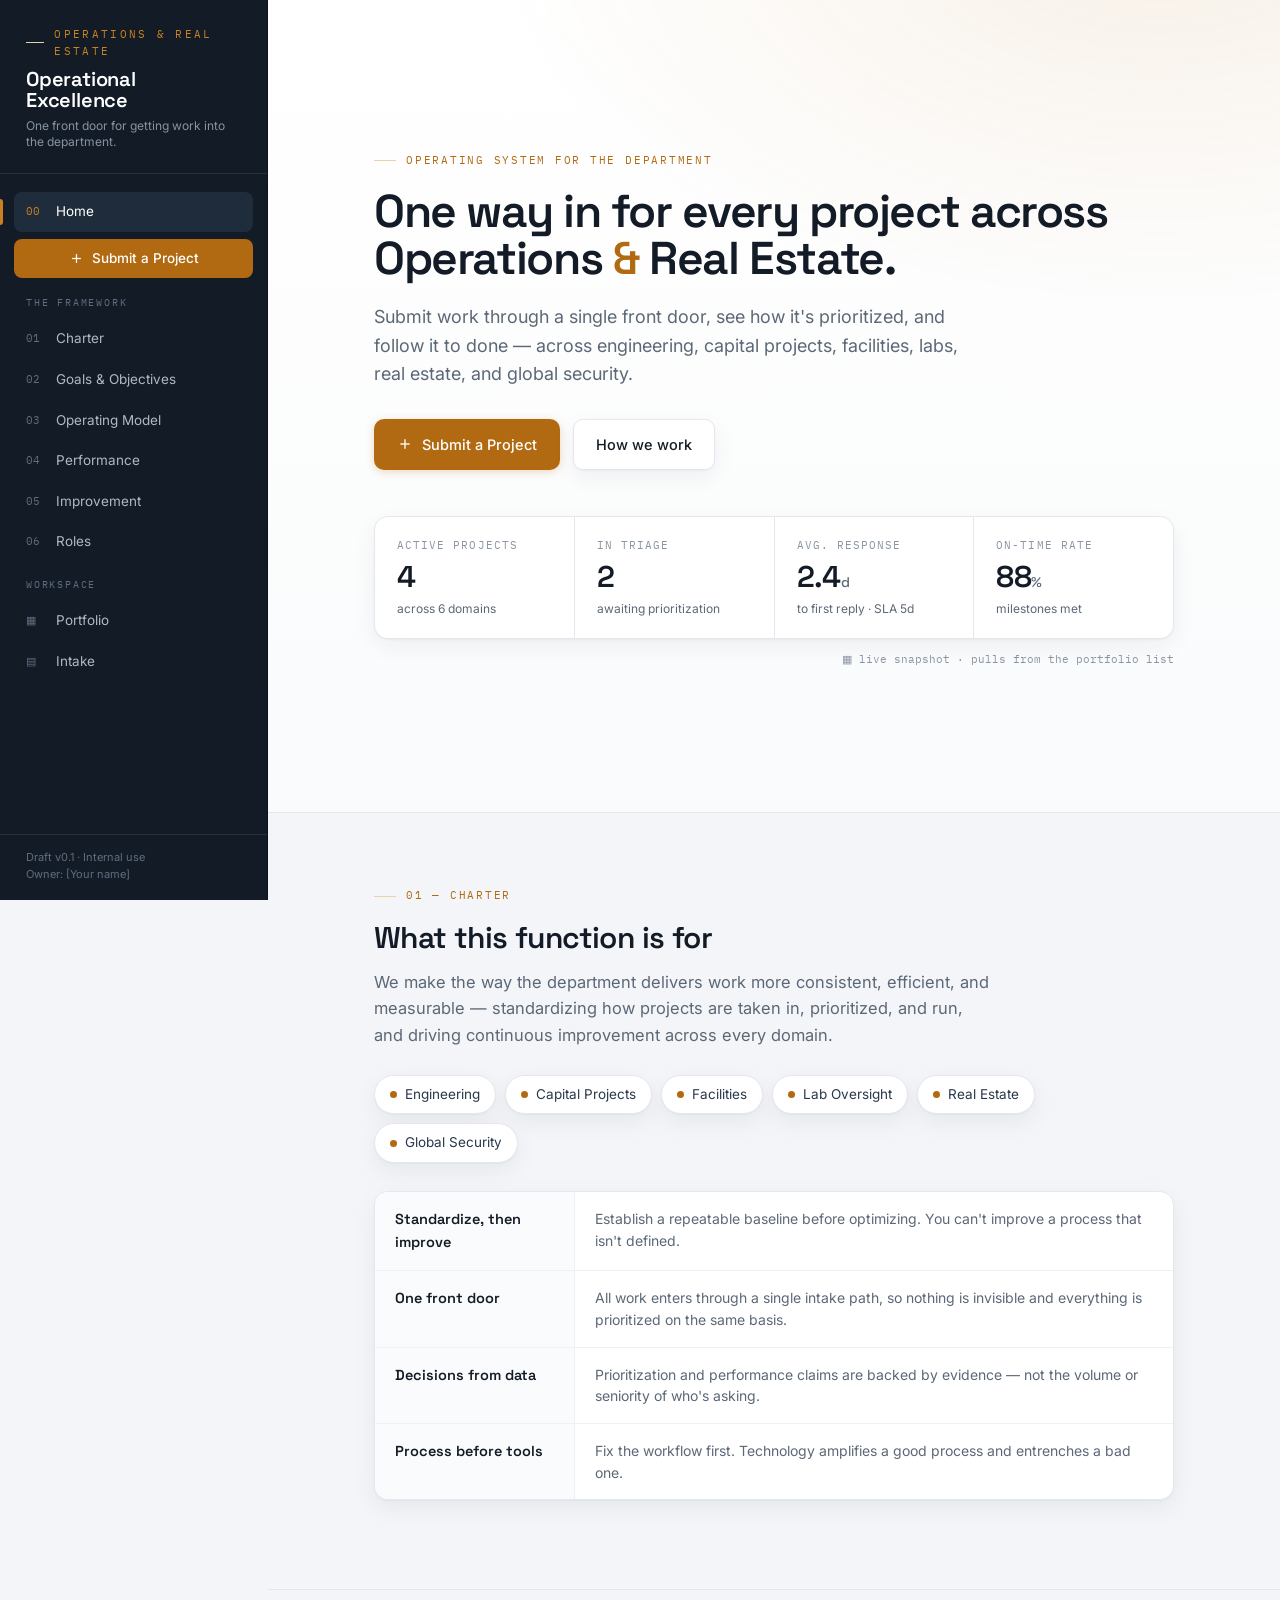
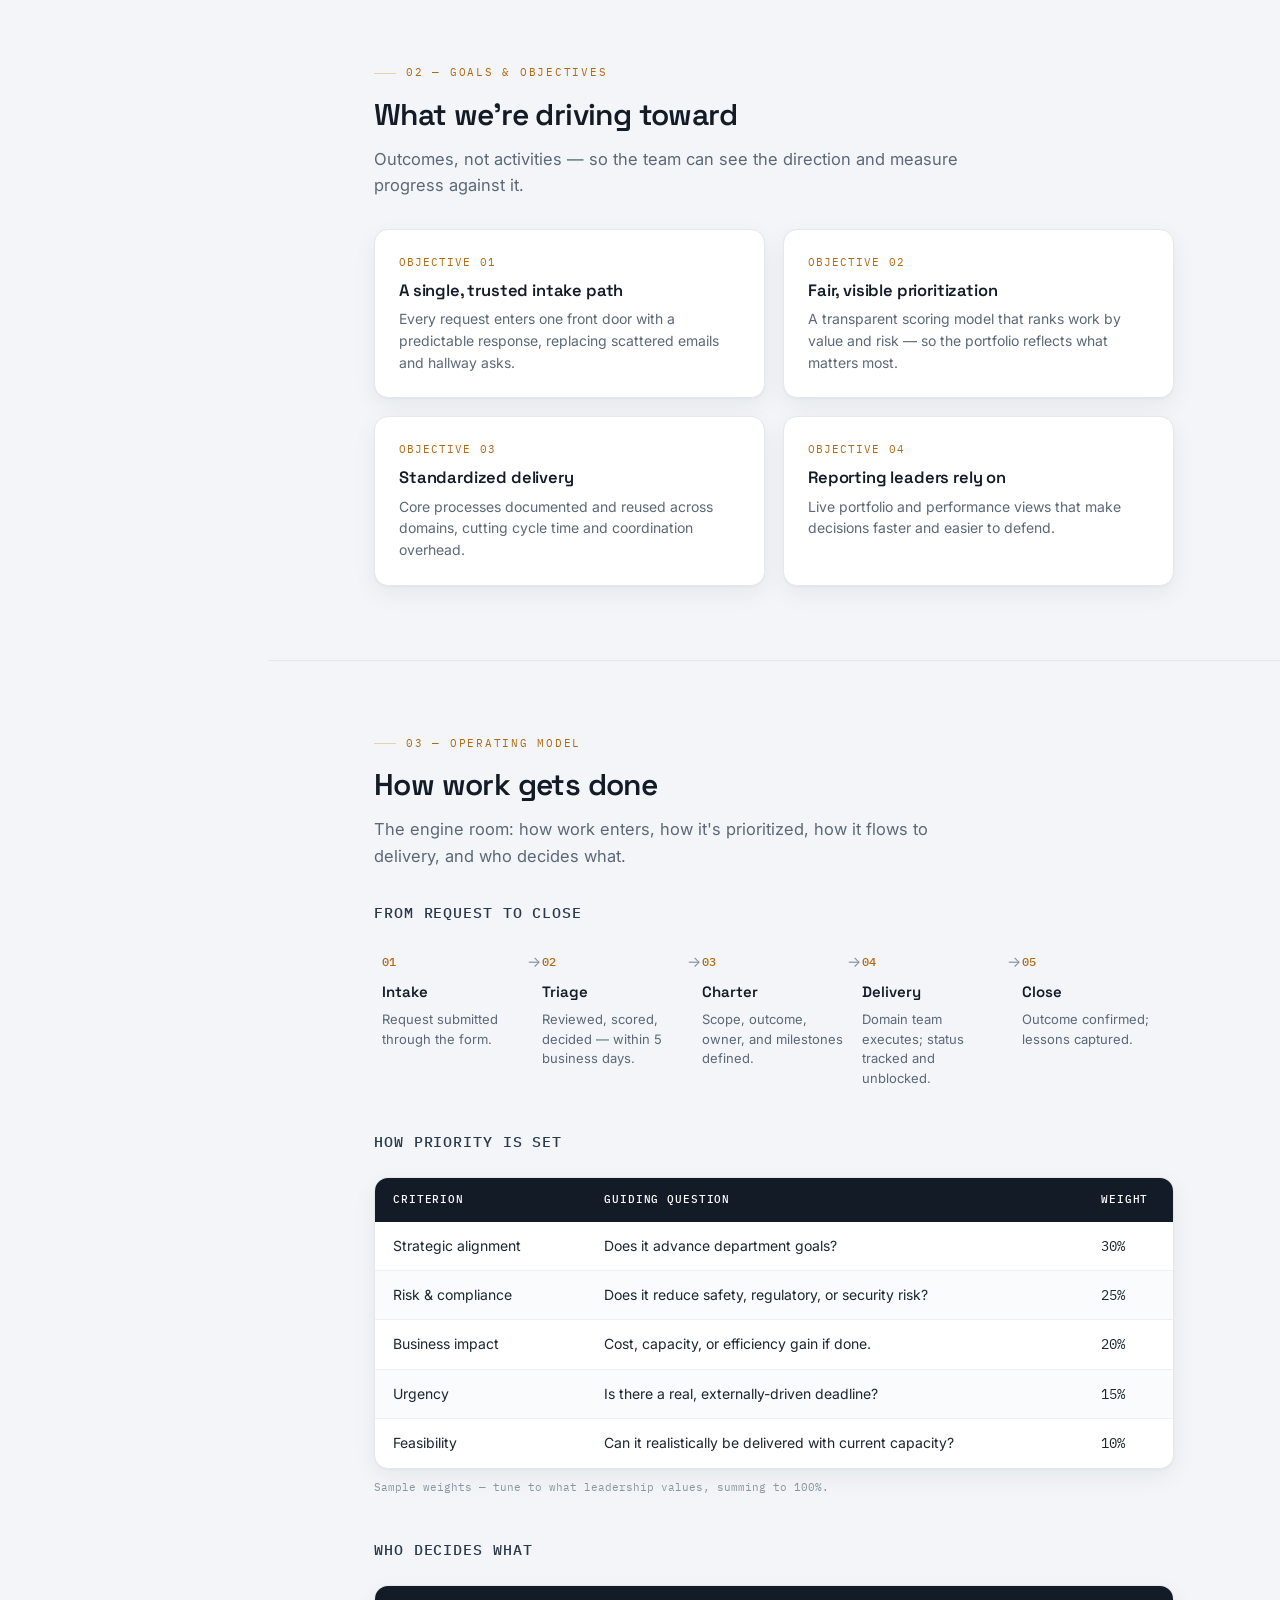
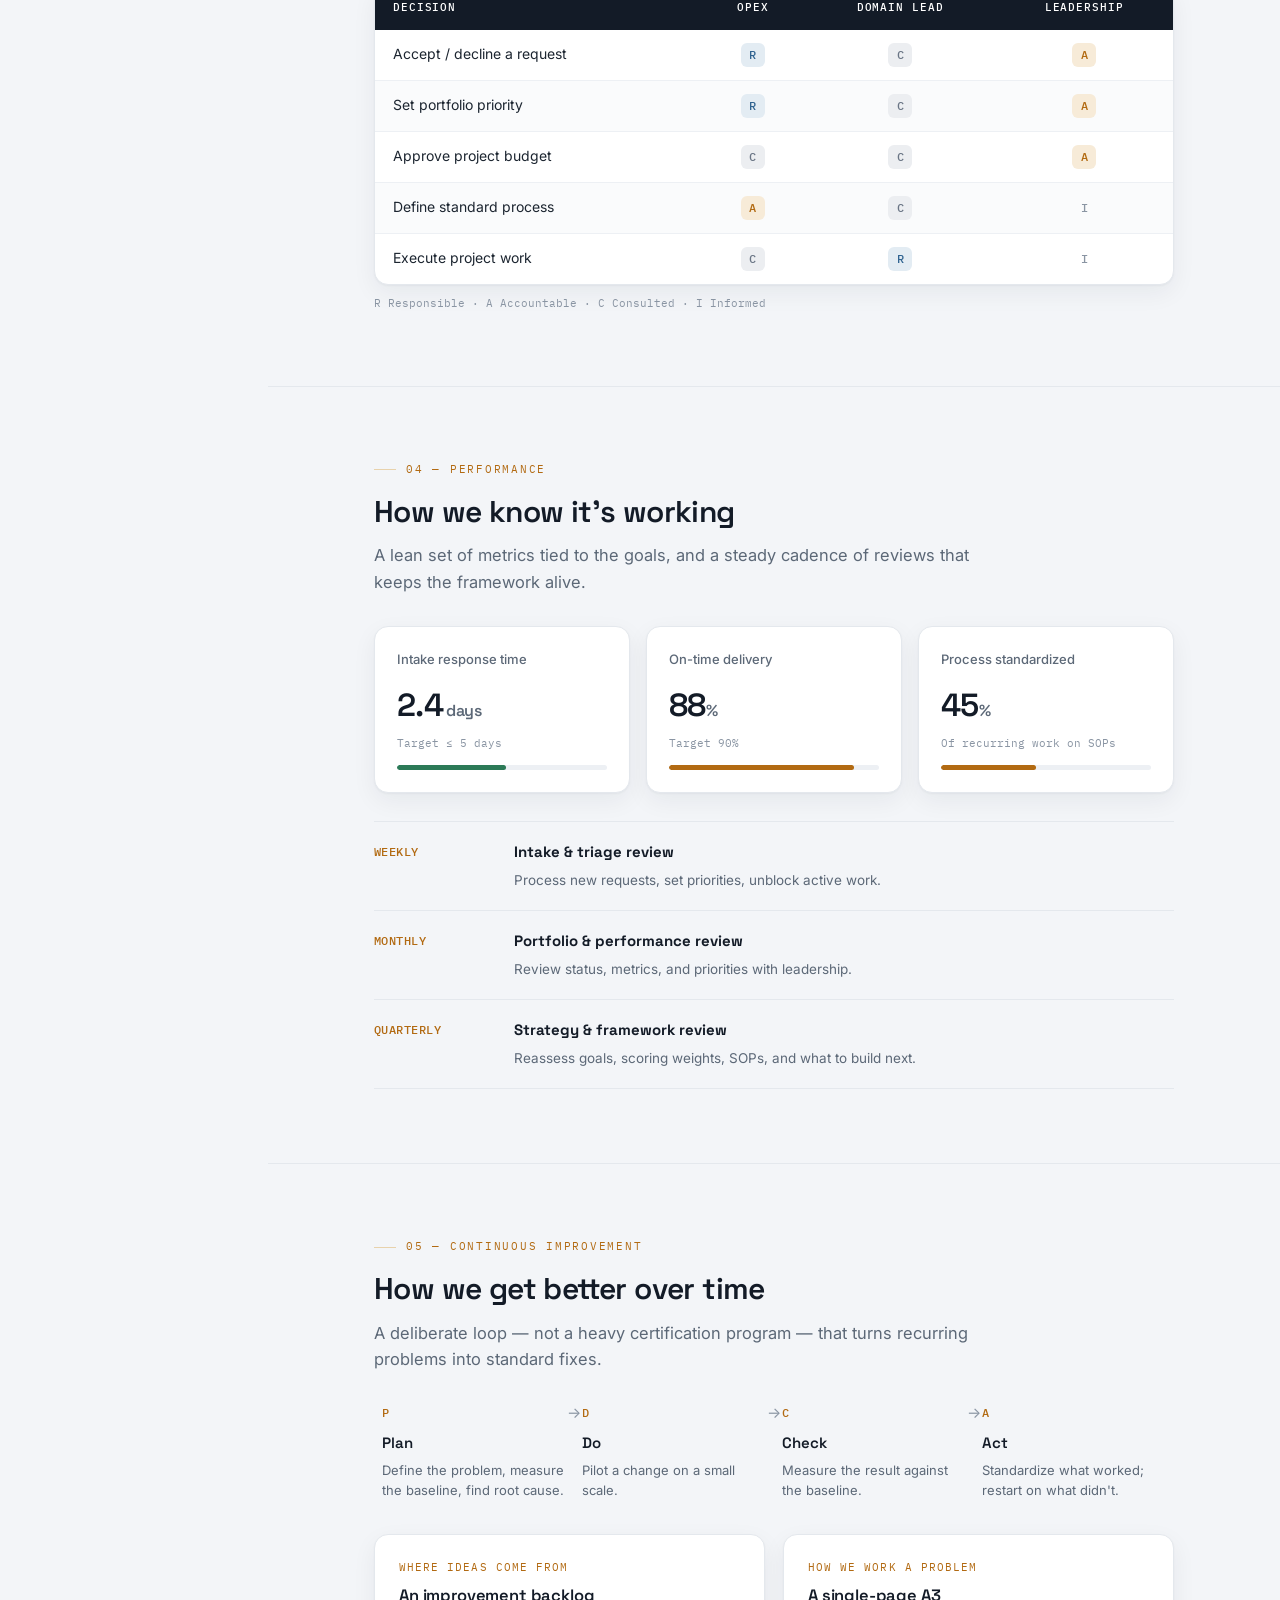
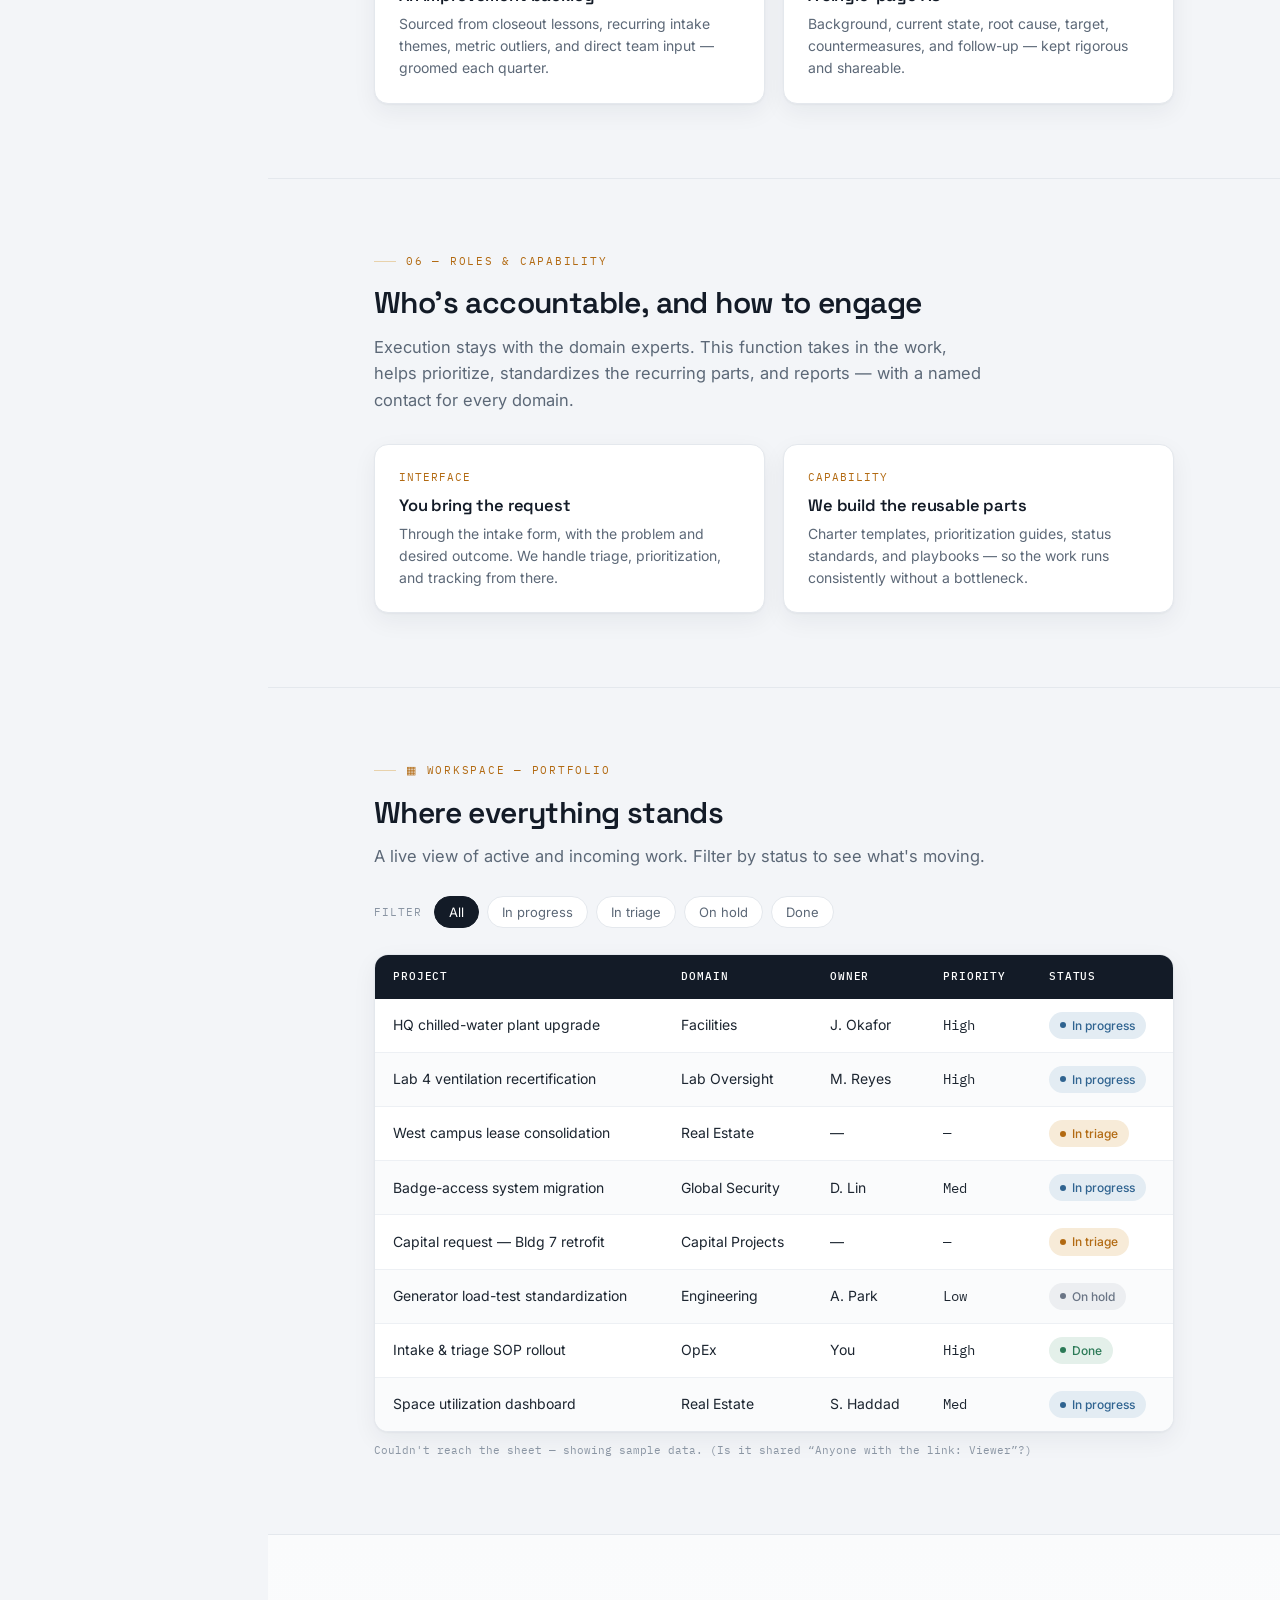
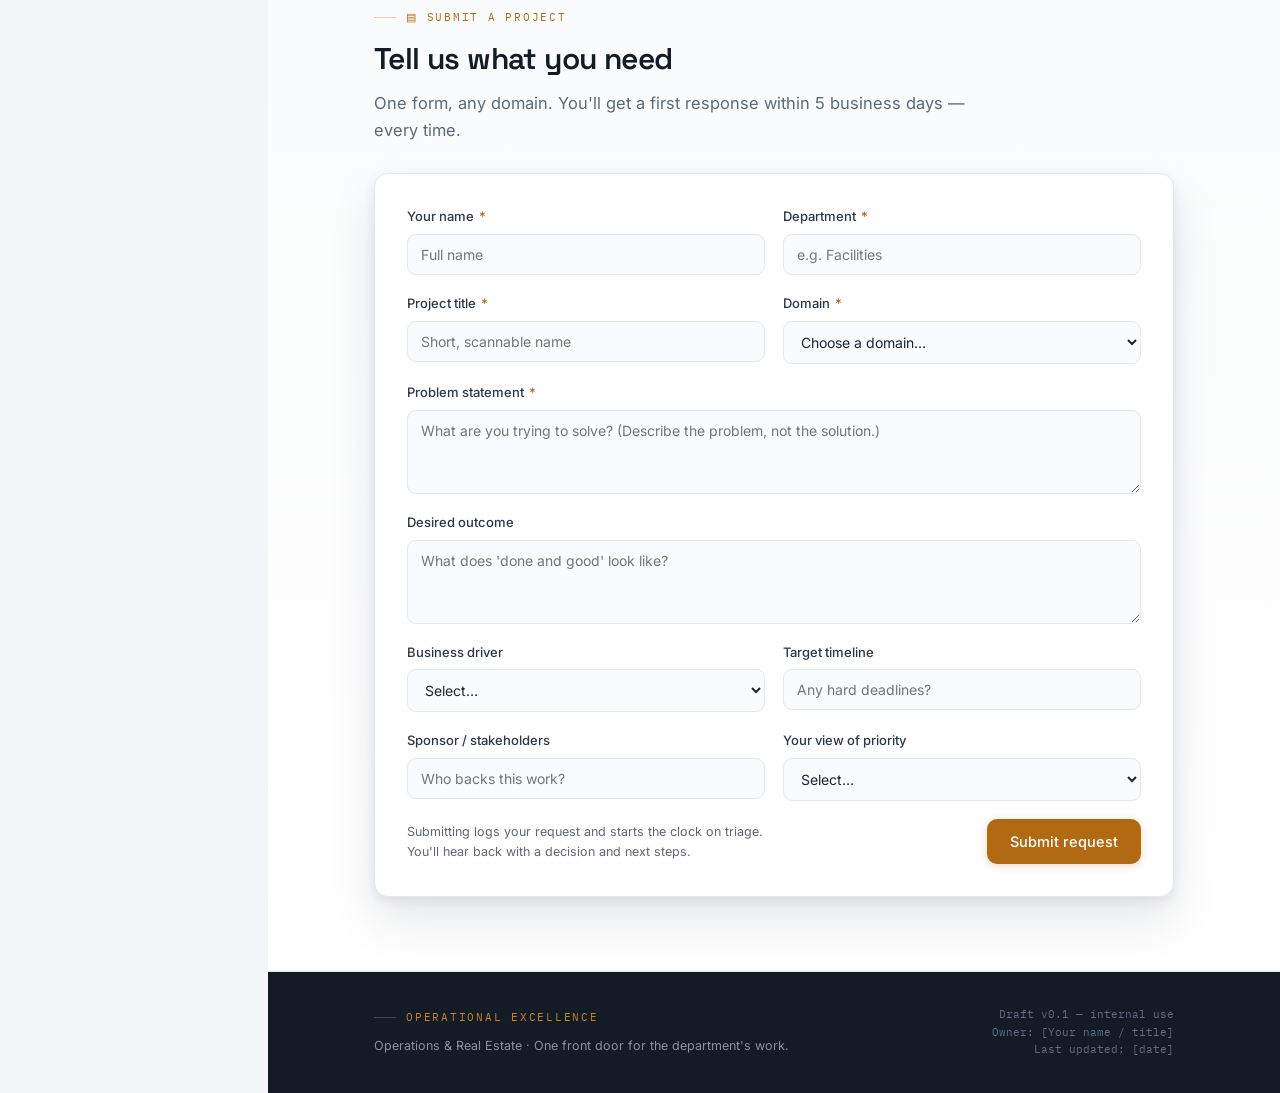
==== index.html @ 256266e6 "Read portfolio directly from a public Google Sheet (no backend) - index.html: fetch the sheet's CSV " ====
<!DOCTYPE html>
<html lang="en">
<head>
<meta charset="UTF-8" />
<meta name="viewport" content="width=device-width, initial-scale=1.0" />
<title>Operational Excellence · Operations &amp; Real Estate</title>
<link rel="preconnect" href="https://fonts.googleapis.com">
<link rel="preconnect" href="https://fonts.gstatic.com" crossorigin>
<link href="https://fonts.googleapis.com/css2?family=Space+Grotesk:wght@400;500;600;700&family=Inter:wght@400;450;500;600&family=IBM+Plex+Mono:wght@400;500&display=swap" rel="stylesheet">
<style>
:root{
  --ink:#131B27; --ink-2:#1B2735; --slate:#29384B;
  --paper:#F3F5F8; --surface:#FFFFFF; --surface-2:#FAFBFC;
  --line:#E4E8ED; --line-2:#EDF0F4;
  --text:#1C2530; --muted:#5C6877; --faint:#8A95A3;
  --signal:#B26A12; --signal-2:#C9821F; --signal-soft:#F7EBD8; --signal-line:#E8D2AC;
  --ok:#2C7A57; --ok-soft:#E4F0EA;
  --info:#2F6390; --info-soft:#E3ECF3;
  --hold:#6A7585; --hold-soft:#ECEEF1;
  --shadow:0 1px 2px rgba(20,30,45,.04), 0 8px 24px rgba(20,30,45,.06);
  --shadow-lg:0 4px 12px rgba(20,30,45,.08), 0 24px 48px rgba(20,30,45,.10);
  --r:14px; --r-sm:9px;
}
*{box-sizing:border-box;}
html{scroll-behavior:smooth;}
@media (prefers-reduced-motion:reduce){html{scroll-behavior:auto;}}
body{
  margin:0; background:var(--paper); color:var(--text);
  font-family:"Inter",system-ui,sans-serif; font-size:15px; line-height:1.6;
  -webkit-font-smoothing:antialiased;
}
h1,h2,h3,h4{font-family:"Space Grotesk",sans-serif; margin:0; line-height:1.12; letter-spacing:-.01em; color:var(--ink);}
p{margin:0;}
a{color:inherit; text-decoration:none;}
.mono{font-family:"IBM Plex Mono",monospace;}

/* ---------- layout shell ---------- */
.shell{display:grid; grid-template-columns:268px 1fr; min-height:100vh;}

/* ---------- sidebar (control panel) ---------- */
.side{
  background:var(--ink); color:#C9D2DD; position:sticky; top:0; height:100vh;
  display:flex; flex-direction:column; padding:26px 0 18px; overflow-y:auto;
  border-right:1px solid #0C121B;
}
.brand{padding:0 26px 22px; border-bottom:1px solid #25313F; margin-bottom:14px;}
.brand .eyebrow{font-family:"IBM Plex Mono",monospace; font-size:10.5px; letter-spacing:.22em; color:var(--signal-2); text-transform:uppercase;}
.brand h1{color:#fff; font-size:20px; font-weight:600; margin-top:9px; line-height:1.05;}
.brand .sub{font-size:12px; color:#8593A2; margin-top:7px; line-height:1.4;}
.nav{padding:4px 14px; display:flex; flex-direction:column; gap:1px; flex:1;}
.nav .label{font-family:"IBM Plex Mono",monospace; font-size:10px; letter-spacing:.18em; color:#5E6E7F; text-transform:uppercase; padding:14px 12px 7px;}
.nav a{
  display:flex; align-items:center; gap:12px; padding:9px 12px; border-radius:8px;
  font-size:13.5px; color:#AEB9C6; transition:background .15s,color .15s; position:relative;
}
.nav a .n{font-family:"IBM Plex Mono",monospace; font-size:11px; color:#5E6E7F; width:18px; transition:color .15s;}
.nav a:hover{background:#1E2A38; color:#EAF0F6;}
.nav a.active{background:#1F2C3B; color:#fff;}
.nav a.active .n{color:var(--signal-2);}
.nav a.active::before{content:""; position:absolute; left:-14px; top:7px; bottom:7px; width:3px; background:var(--signal-2); border-radius:0 3px 3px 0;}
.nav a.cta{background:var(--signal); color:#fff; margin:6px 0 2px; font-weight:500; justify-content:center; gap:8px;}
.nav a.cta:hover{background:var(--signal-2);}
.nav a.cta .n{display:none;}
.side .foot{padding:14px 26px 0; font-size:11px; color:#5E6E7F; line-height:1.5; border-top:1px solid #25313F; margin-top:10px;}

/* ---------- main ---------- */
.main{min-width:0;}
.wrap{max-width:880px; margin:0 auto; padding:0 40px;}
section{padding:74px 0; border-bottom:1px solid var(--line);}
section:last-child{border-bottom:none;}
.eyebrow{font-family:"IBM Plex Mono",monospace; font-size:11px; letter-spacing:.16em; text-transform:uppercase; color:var(--signal); display:flex; align-items:center; gap:10px;}
.eyebrow::before{content:""; width:22px; height:1px; background:var(--signal-line);}
.sec-h{font-size:30px; font-weight:600; margin:16px 0 14px; letter-spacing:-.02em;}
.lede{font-size:16.5px; color:var(--muted); max-width:62ch; line-height:1.62;}

/* ---------- hero ---------- */
.hero{
  background:
    radial-gradient(120% 90% at 88% -10%, rgba(178,106,18,.10), transparent 55%),
    linear-gradient(180deg,#fff 0%, var(--surface-2) 100%);
  border-bottom:1px solid var(--line);
}
.hero .wrap{padding-top:78px; padding-bottom:70px;}
.hero .eyebrow{color:var(--signal);}
.hero h2{font-size:46px; font-weight:600; letter-spacing:-.03em; margin:18px 0 0; line-height:1.04;}
.hero h2 .amp{color:var(--signal);}
.hero .pitch{font-size:18px; color:var(--muted); margin-top:20px; max-width:54ch; line-height:1.58;}
.actions{display:flex; gap:13px; margin-top:30px; flex-wrap:wrap;}
.btn{display:inline-flex; align-items:center; gap:9px; padding:13px 22px; border-radius:10px; font-weight:500; font-size:14.5px; cursor:pointer; border:1px solid transparent; transition:transform .12s, box-shadow .15s, background .15s; font-family:inherit;}
.btn:hover{transform:translateY(-1px);}
.btn-primary{background:var(--signal); color:#fff; box-shadow:0 2px 8px rgba(178,106,18,.25);}
.btn-primary:hover{background:var(--signal-2); box-shadow:0 6px 18px rgba(178,106,18,.30);}
.btn-primary:disabled{opacity:.6; cursor:wait; transform:none;}
.btn-ghost{background:#fff; color:var(--ink); border-color:var(--line); box-shadow:var(--shadow);}
.btn-ghost:hover{border-color:#CBD3DC;}
.btn svg{width:16px; height:16px;}

/* snapshot strip */
.snapshot{display:grid; grid-template-columns:repeat(4,1fr); gap:1px; margin-top:46px; background:var(--line); border:1px solid var(--line); border-radius:var(--r); overflow:hidden; box-shadow:var(--shadow);}
.snap{background:#fff; padding:20px 22px;}
.snap .k{font-family:"IBM Plex Mono",monospace; font-size:10.5px; letter-spacing:.1em; text-transform:uppercase; color:var(--faint);}
.snap .v{font-family:"Space Grotesk",sans-serif; font-size:30px; font-weight:600; color:var(--ink); margin-top:8px; line-height:1; letter-spacing:-.02em;}
.snap .d{font-size:12px; color:var(--muted); margin-top:7px;}
.snap .v small{font-size:14px; color:var(--muted); font-weight:500;}
.snapshot-note{font-family:"IBM Plex Mono",monospace; font-size:11px; color:var(--faint); margin-top:12px; text-align:right;}

/* ---------- content blocks ---------- */
.grid-2{display:grid; grid-template-columns:1fr 1fr; gap:18px; margin-top:30px;}
.card{background:#fff; border:1px solid var(--line); border-radius:var(--r); padding:24px; box-shadow:var(--shadow); transition:transform .15s, box-shadow .2s, border-color .2s;}
.card:hover{transform:translateY(-2px); box-shadow:var(--shadow-lg); border-color:#D7DEE6;}
.card h4{font-size:16.5px; font-weight:600; margin-bottom:8px;}
.card p{font-size:14px; color:var(--muted); line-height:1.55;}
.card .tag{font-family:"IBM Plex Mono",monospace; font-size:10.5px; letter-spacing:.1em; color:var(--signal); text-transform:uppercase; display:block; margin-bottom:11px;}

.scope{display:flex; flex-wrap:wrap; gap:9px; margin-top:26px;}
.chip{padding:8px 15px; background:#fff; border:1px solid var(--line); border-radius:50px; font-size:13.5px; color:var(--slate); box-shadow:var(--shadow); display:inline-flex; align-items:center; gap:8px;}
.chip .dot{width:7px; height:7px; border-radius:50%; background:var(--signal);}

.principles{margin-top:28px; border:1px solid var(--line); border-radius:var(--r); overflow:hidden; box-shadow:var(--shadow); background:#fff;}
.prin{display:grid; grid-template-columns:200px 1fr; gap:0; border-bottom:1px solid var(--line-2);}
.prin:last-child{border-bottom:none;}
.prin dt{font-family:"Space Grotesk",sans-serif; font-weight:600; font-size:14.5px; color:var(--ink); padding:16px 20px; background:var(--surface-2); border-right:1px solid var(--line-2);}
.prin dd{margin:0; padding:16px 20px; font-size:14px; color:var(--muted); line-height:1.55;}

/* flow / workflow */
.flow{display:flex; gap:0; margin-top:30px; counter-reset:step; flex-wrap:wrap;}
.step{flex:1; min-width:140px; position:relative; padding:0 8px;}
.step .num{font-family:"IBM Plex Mono",monospace; font-size:12px; color:var(--signal); font-weight:500;}
.step .t{font-family:"Space Grotesk",sans-serif; font-weight:600; font-size:15px; margin:9px 0 6px; color:var(--ink);}
.step .x{font-size:13px; color:var(--muted); line-height:1.5;}
.step:not(:last-child)::after{content:"→"; position:absolute; right:-7px; top:-2px; color:var(--faint); font-size:15px;}

/* tables */
.tbl-wrap{margin-top:26px; border:1px solid var(--line); border-radius:var(--r); overflow:hidden; box-shadow:var(--shadow); background:#fff;}
table{width:100%; border-collapse:collapse; font-size:14px;}
thead th{background:var(--ink); color:#fff; text-align:left; padding:13px 18px; font-family:"IBM Plex Mono",monospace; font-weight:500; font-size:11px; letter-spacing:.08em; text-transform:uppercase;}
tbody td{padding:13px 18px; border-bottom:1px solid var(--line-2); color:var(--text); vertical-align:middle;}
tbody tr:last-child td{border-bottom:none;}
tbody tr:nth-child(even){background:var(--surface-2);}
tbody tr{transition:background .12s;}
tbody tr:hover{background:var(--signal-soft);}
.tbl-state td{text-align:center; color:var(--faint); font-family:"IBM Plex Mono",monospace; font-size:12px; padding:26px 18px;}
.tbl-state td:hover{background:transparent;}
.raci{font-family:"IBM Plex Mono",monospace; font-weight:500; font-size:12px; display:inline-flex; min-width:24px; height:24px; align-items:center; justify-content:center; padding:0 7px; border-radius:6px;}
.raci.R{background:var(--info-soft); color:var(--info);}
.raci.A{background:var(--signal-soft); color:var(--signal);}
.raci.C{background:var(--hold-soft); color:var(--hold);}
.raci.I{background:transparent; color:var(--faint);}

/* status pills */
.pill{display:inline-flex; align-items:center; gap:6px; font-size:12px; font-weight:500; padding:4px 11px; border-radius:50px; white-space:nowrap;}
.pill::before{content:""; width:6px; height:6px; border-radius:50%; background:currentColor;}
.pill.prog{background:var(--info-soft); color:var(--info);}
.pill.triage{background:var(--signal-soft); color:var(--signal);}
.pill.done{background:var(--ok-soft); color:var(--ok);}
.pill.hold{background:var(--hold-soft); color:var(--hold);}

/* portfolio */
.filters{display:flex; gap:8px; margin-top:26px; flex-wrap:wrap; align-items:center;}
.filters .fl{font-family:"IBM Plex Mono",monospace; font-size:10.5px; letter-spacing:.1em; text-transform:uppercase; color:var(--faint); margin-right:4px;}
.fbtn{padding:7px 14px; border:1px solid var(--line); background:#fff; border-radius:50px; font-size:13px; cursor:pointer; color:var(--muted); font-family:inherit; transition:all .14s;}
.fbtn:hover{border-color:#CBD3DC; color:var(--text);}
.fbtn.on{background:var(--ink); color:#fff; border-color:var(--ink);}

/* metrics */
.kpis{display:grid; grid-template-columns:repeat(3,1fr); gap:16px; margin-top:30px;}
.kpi{background:#fff; border:1px solid var(--line); border-radius:var(--r); padding:22px; box-shadow:var(--shadow);}
.kpi .k{font-size:13px; color:var(--muted); font-weight:500;}
.kpi .v{font-family:"Space Grotesk",sans-serif; font-size:32px; font-weight:600; color:var(--ink); margin:10px 0 4px; letter-spacing:-.02em;}
.kpi .meta{font-family:"IBM Plex Mono",monospace; font-size:11px; color:var(--faint);}
.kpi .bar{height:5px; background:var(--line-2); border-radius:3px; margin-top:13px; overflow:hidden;}
.kpi .bar i{display:block; height:100%; background:var(--signal); border-radius:3px; transition:width .5s ease;}
.kpi .bar i.g{background:var(--ok);}

.cadence{margin-top:28px; display:flex; flex-direction:column; gap:0;}
.cad{display:grid; grid-template-columns:120px 1fr; gap:20px; padding:18px 0; border-top:1px solid var(--line);}
.cad:last-child{border-bottom:1px solid var(--line);}
.cad .when{font-family:"IBM Plex Mono",monospace; font-size:12px; color:var(--signal); font-weight:500; letter-spacing:.04em; padding-top:2px;}
.cad .what strong{font-family:"Space Grotesk",sans-serif; font-size:15px; display:block; margin-bottom:4px; color:var(--ink);}
.cad .what span{font-size:13.5px; color:var(--muted);}

/* intake form */
.form-section{background:linear-gradient(180deg,var(--surface-2),#fff);}
.form{background:#fff; border:1px solid var(--line); border-radius:var(--r); padding:32px; box-shadow:var(--shadow-lg); margin-top:30px;}
.frow{display:grid; grid-template-columns:1fr 1fr; gap:18px; margin-bottom:18px;}
.field{display:flex; flex-direction:column; gap:7px;}
.field.full{grid-column:1/-1;}
.field label{font-size:13px; font-weight:500; color:var(--slate);}
.field label .req{color:var(--signal); margin-left:2px;}
.field input,.field select,.field textarea{
  font-family:inherit; font-size:14px; padding:11px 13px; border:1px solid var(--line);
  border-radius:var(--r-sm); background:var(--surface-2); color:var(--text); transition:border-color .15s, box-shadow .15s, background .15s;
}
.field input:focus,.field select:focus,.field textarea:focus{
  outline:none; border-color:var(--signal); background:#fff; box-shadow:0 0 0 3px var(--signal-soft);
}
.field input.invalid,.field select.invalid,.field textarea.invalid{border-color:#C0392B; box-shadow:0 0 0 3px rgba(192,57,43,.12);}
.field textarea{resize:vertical; min-height:84px;}
.field .hint{font-size:12px; color:var(--faint);}
.form-foot{display:flex; align-items:center; justify-content:space-between; margin-top:8px; gap:16px; flex-wrap:wrap;}
.form-foot .note{font-size:12.5px; color:var(--muted); max-width:46ch;}
.form-error{display:none; color:#C0392B; font-size:13px; margin-top:14px;}
.form-error.show{display:block;}
.confirm{display:none; background:var(--ok-soft); border:1px solid #BFE0CD; border-radius:var(--r); padding:22px 24px; margin-top:30px; align-items:flex-start; gap:14px;}
.confirm.show{display:flex;}
.confirm svg{width:22px; height:22px; color:var(--ok); flex-shrink:0; margin-top:1px;}
.confirm strong{font-family:"Space Grotesk",sans-serif; color:var(--ink); display:block; margin-bottom:3px;}
.confirm p{font-size:13.5px; color:var(--muted);}

/* footer */
.pagefoot{background:var(--ink); color:#8593A2; padding:34px 0;}
.pagefoot .wrap{display:flex; justify-content:space-between; align-items:center; gap:20px; flex-wrap:wrap;}
.pagefoot .eyebrow{color:var(--signal-2);}
.pagefoot .eyebrow::before{background:#3A4858;}
.pagefoot p{font-size:12.5px; line-height:1.6;}
.pagefoot .r{font-family:"IBM Plex Mono",monospace; font-size:11px; color:#5E6E7F; text-align:right;}

/* reveal */
.reveal{opacity:0; transform:translateY(14px); transition:opacity .6s ease, transform .6s ease;}
.reveal.in{opacity:1; transform:none;}
@media (prefers-reduced-motion:reduce){.reveal{opacity:1; transform:none; transition:none;}}

/* mobile */
.menu-btn{display:none;}
@media (max-width:880px){
  .shell{grid-template-columns:1fr;}
  .side{position:fixed; left:0; top:0; width:268px; z-index:50; transform:translateX(-100%); transition:transform .25s; box-shadow:var(--shadow-lg);}
  .side.open{transform:none;}
  .menu-btn{display:inline-flex; position:fixed; top:14px; left:14px; z-index:60; background:var(--ink); color:#fff; border:none; width:44px; height:44px; border-radius:11px; align-items:center; justify-content:center; cursor:pointer; box-shadow:var(--shadow-lg);}
  .menu-btn svg{width:20px; height:20px;}
  .backdrop{display:none; position:fixed; inset:0; background:rgba(10,15,22,.5); z-index:40;}
  .backdrop.show{display:block;}
  .wrap{padding:0 22px;}
  .hero .wrap{padding-top:84px;}
  .hero h2{font-size:34px;}
  .snapshot{grid-template-columns:1fr 1fr;}
  .grid-2,.frow,.kpis{grid-template-columns:1fr;}
  .flow{flex-direction:column; gap:18px;}
  .step:not(:last-child)::after{content:"↓"; right:auto; left:8px; top:auto; bottom:-16px;}
  .prin{grid-template-columns:1fr;}
  .prin dt{border-right:none; border-bottom:1px solid var(--line-2);}
  .cad{grid-template-columns:1fr; gap:6px;}
  .tbl-wrap{overflow-x:auto;}
  table{min-width:560px;}
}
</style>
</head>
<body>

<button class="menu-btn" id="menuBtn" aria-label="Open navigation">
  <svg viewBox="0 0 24 24" fill="none" stroke="currentColor" stroke-width="2"><line x1="4" y1="7" x2="20" y2="7"/><line x1="4" y1="12" x2="20" y2="12"/><line x1="4" y1="17" x2="20" y2="17"/></svg>
</button>
<div class="backdrop" id="backdrop"></div>

<div class="shell">
  <!-- ============ SIDEBAR ============ -->
  <aside class="side" id="side">
    <div class="brand">
      <div class="eyebrow">Operations &amp; Real Estate</div>
      <h1>Operational<br>Excellence</h1>
      <div class="sub">One front door for getting work into the department.</div>
    </div>
    <nav class="nav">
      <a href="#home" class="nav-link"><span class="n">00</span> Home</a>
      <a href="#intake" class="cta">
        <svg width="15" height="15" viewBox="0 0 24 24" fill="none" stroke="currentColor" stroke-width="2"><line x1="12" y1="5" x2="12" y2="19"/><line x1="5" y1="12" x2="19" y2="12"/></svg>
        Submit a Project
      </a>
      <div class="label">The Framework</div>
      <a href="#charter" class="nav-link"><span class="n">01</span> Charter</a>
      <a href="#goals" class="nav-link"><span class="n">02</span> Goals &amp; Objectives</a>
      <a href="#operating" class="nav-link"><span class="n">03</span> Operating Model</a>
      <a href="#performance" class="nav-link"><span class="n">04</span> Performance</a>
      <a href="#improvement" class="nav-link"><span class="n">05</span> Improvement</a>
      <a href="#roles" class="nav-link"><span class="n">06</span> Roles</a>
      <div class="label">Workspace</div>
      <a href="#portfolio" class="nav-link"><span class="n">▦</span> Portfolio</a>
      <a href="#intake" class="nav-link"><span class="n">▤</span> Intake</a>
    </nav>
    <div class="foot">Draft v0.1 · Internal use<br>Owner: [Your name]</div>
  </aside>

  <!-- ============ MAIN ============ -->
  <main class="main">

    <!-- HERO -->
    <section class="hero" id="home">
      <div class="wrap">
        <div class="eyebrow">Operating system for the department</div>
        <h2>One way in for every project across Operations <span class="amp">&amp;</span> Real Estate.</h2>
        <p class="pitch">Submit work through a single front door, see how it's prioritized, and follow it to done — across engineering, capital projects, facilities, labs, real estate, and global security.</p>
        <div class="actions">
          <a href="#intake" class="btn btn-primary">
            <svg viewBox="0 0 24 24" fill="none" stroke="currentColor" stroke-width="2"><line x1="12" y1="5" x2="12" y2="19"/><line x1="5" y1="12" x2="19" y2="12"/></svg>
            Submit a Project
          </a>
          <a href="#operating" class="btn btn-ghost">How we work</a>
        </div>

        <div class="snapshot">
          <div class="snap"><div class="k">Active projects</div><div class="v"><span data-stat="activeProjects">—</span></div><div class="d" data-stat="activeProjectsNote">across all domains</div></div>
          <div class="snap"><div class="k">In triage</div><div class="v"><span data-stat="inTriage">—</span></div><div class="d" data-stat="inTriageNote">awaiting prioritization</div></div>
          <div class="snap"><div class="k">Avg. response</div><div class="v"><span data-stat="avgResponse">—</span><small>d</small></div><div class="d" data-stat="avgResponseNote">to first reply · SLA 5d</div></div>
          <div class="snap"><div class="k">On-time rate</div><div class="v"><span data-stat="onTimeRate">—</span><small>%</small></div><div class="d" data-stat="onTimeRateNote">milestones met</div></div>
        </div>
        <div class="snapshot-note" id="snapshotNote">▦ live snapshot · pulls from the portfolio list</div>
      </div>
    </section>

    <!-- CHARTER -->
    <section id="charter">
      <div class="wrap reveal">
        <div class="eyebrow">01 — Charter</div>
        <h3 class="sec-h">What this function is for</h3>
        <p class="lede">We make the way the department delivers work more consistent, efficient, and measurable — standardizing how projects are taken in, prioritized, and run, and driving continuous improvement across every domain.</p>

        <div class="scope">
          <span class="chip"><span class="dot"></span>Engineering</span>
          <span class="chip"><span class="dot"></span>Capital Projects</span>
          <span class="chip"><span class="dot"></span>Facilities</span>
          <span class="chip"><span class="dot"></span>Lab Oversight</span>
          <span class="chip"><span class="dot"></span>Real Estate</span>
          <span class="chip"><span class="dot"></span>Global Security</span>
        </div>

        <dl class="principles">
          <div class="prin"><dt>Standardize, then improve</dt><dd>Establish a repeatable baseline before optimizing. You can't improve a process that isn't defined.</dd></div>
          <div class="prin"><dt>One front door</dt><dd>All work enters through a single intake path, so nothing is invisible and everything is prioritized on the same basis.</dd></div>
          <div class="prin"><dt>Decisions from data</dt><dd>Prioritization and performance claims are backed by evidence — not the volume or seniority of who's asking.</dd></div>
          <div class="prin"><dt>Process before tools</dt><dd>Fix the workflow first. Technology amplifies a good process and entrenches a bad one.</dd></div>
        </dl>
      </div>
    </section>

    <!-- GOALS -->
    <section id="goals">
      <div class="wrap reveal">
        <div class="eyebrow">02 — Goals &amp; Objectives</div>
        <h3 class="sec-h">What we're driving toward</h3>
        <p class="lede">Outcomes, not activities — so the team can see the direction and measure progress against it.</p>
        <div class="grid-2">
          <div class="card"><span class="tag">Objective 01</span><h4>A single, trusted intake path</h4><p>Every request enters one front door with a predictable response, replacing scattered emails and hallway asks.</p></div>
          <div class="card"><span class="tag">Objective 02</span><h4>Fair, visible prioritization</h4><p>A transparent scoring model that ranks work by value and risk — so the portfolio reflects what matters most.</p></div>
          <div class="card"><span class="tag">Objective 03</span><h4>Standardized delivery</h4><p>Core processes documented and reused across domains, cutting cycle time and coordination overhead.</p></div>
          <div class="card"><span class="tag">Objective 04</span><h4>Reporting leaders rely on</h4><p>Live portfolio and performance views that make decisions faster and easier to defend.</p></div>
        </div>
      </div>
    </section>

    <!-- OPERATING MODEL -->
    <section id="operating">
      <div class="wrap reveal">
        <div class="eyebrow">03 — Operating Model</div>
        <h3 class="sec-h">How work gets done</h3>
        <p class="lede">The engine room: how work enters, how it's prioritized, how it flows to delivery, and who decides what.</p>

        <h4 style="font-size:15px;margin-top:36px;color:var(--slate);font-family:'IBM Plex Mono',monospace;letter-spacing:.06em;text-transform:uppercase;font-weight:500;">From request to close</h4>
        <div class="flow">
          <div class="step"><div class="num">01</div><div class="t">Intake</div><div class="x">Request submitted through the form.</div></div>
          <div class="step"><div class="num">02</div><div class="t">Triage</div><div class="x">Reviewed, scored, decided — within 5 business days.</div></div>
          <div class="step"><div class="num">03</div><div class="t">Charter</div><div class="x">Scope, outcome, owner, and milestones defined.</div></div>
          <div class="step"><div class="num">04</div><div class="t">Delivery</div><div class="x">Domain team executes; status tracked and unblocked.</div></div>
          <div class="step"><div class="num">05</div><div class="t">Close</div><div class="x">Outcome confirmed; lessons captured.</div></div>
        </div>

        <h4 style="font-size:15px;margin-top:46px;color:var(--slate);font-family:'IBM Plex Mono',monospace;letter-spacing:.06em;text-transform:uppercase;font-weight:500;">How priority is set</h4>
        <div class="tbl-wrap">
          <table>
            <thead><tr><th>Criterion</th><th>Guiding question</th><th style="width:90px;">Weight</th></tr></thead>
            <tbody>
              <tr><td>Strategic alignment</td><td>Does it advance department goals?</td><td class="mono">30%</td></tr>
              <tr><td>Risk &amp; compliance</td><td>Does it reduce safety, regulatory, or security risk?</td><td class="mono">25%</td></tr>
              <tr><td>Business impact</td><td>Cost, capacity, or efficiency gain if done.</td><td class="mono">20%</td></tr>
              <tr><td>Urgency</td><td>Is there a real, externally-driven deadline?</td><td class="mono">15%</td></tr>
              <tr><td>Feasibility</td><td>Can it realistically be delivered with current capacity?</td><td class="mono">10%</td></tr>
            </tbody>
          </table>
        </div>
        <p class="snapshot-note" style="text-align:left;margin-top:10px;">Sample weights — tune to what leadership values, summing to 100%.</p>

        <h4 style="font-size:15px;margin-top:46px;color:var(--slate);font-family:'IBM Plex Mono',monospace;letter-spacing:.06em;text-transform:uppercase;font-weight:500;">Who decides what</h4>
        <div class="tbl-wrap">
          <table>
            <thead><tr><th>Decision</th><th style="text-align:center;">OpEx</th><th style="text-align:center;">Domain lead</th><th style="text-align:center;">Leadership</th></tr></thead>
            <tbody>
              <tr><td>Accept / decline a request</td><td style="text-align:center;"><span class="raci R">R</span></td><td style="text-align:center;"><span class="raci C">C</span></td><td style="text-align:center;"><span class="raci A">A</span></td></tr>
              <tr><td>Set portfolio priority</td><td style="text-align:center;"><span class="raci R">R</span></td><td style="text-align:center;"><span class="raci C">C</span></td><td style="text-align:center;"><span class="raci A">A</span></td></tr>
              <tr><td>Approve project budget</td><td style="text-align:center;"><span class="raci C">C</span></td><td style="text-align:center;"><span class="raci C">C</span></td><td style="text-align:center;"><span class="raci A">A</span></td></tr>
              <tr><td>Define standard process</td><td style="text-align:center;"><span class="raci A">A</span></td><td style="text-align:center;"><span class="raci C">C</span></td><td style="text-align:center;"><span class="raci I">I</span></td></tr>
              <tr><td>Execute project work</td><td style="text-align:center;"><span class="raci C">C</span></td><td style="text-align:center;"><span class="raci R">R</span></td><td style="text-align:center;"><span class="raci I">I</span></td></tr>
            </tbody>
          </table>
        </div>
        <p class="snapshot-note" style="text-align:left;margin-top:10px;">R Responsible · A Accountable · C Consulted · I Informed</p>
      </div>
    </section>

    <!-- PERFORMANCE -->
    <section id="performance">
      <div class="wrap reveal">
        <div class="eyebrow">04 — Performance</div>
        <h3 class="sec-h">How we know it's working</h3>
        <p class="lede">A lean set of metrics tied to the goals, and a steady cadence of reviews that keeps the framework alive.</p>

        <div class="kpis">
          <div class="kpi"><div class="k">Intake response time</div><div class="v"><span data-stat="intakeResponseDays">—</span><small style="font-size:16px;color:var(--muted);"> days</small></div><div class="meta" data-stat="intakeResponseMeta">Target ≤ 5 days</div><div class="bar"><i class="g" data-bar="intakeResponseBar" style="width:0;"></i></div></div>
          <div class="kpi"><div class="k">On-time delivery</div><div class="v"><span data-stat="onTimeDeliveryPct">—</span><small style="font-size:16px;color:var(--muted);">%</small></div><div class="meta" data-stat="onTimeDeliveryMeta">Target 90%</div><div class="bar"><i data-bar="onTimeDeliveryBar" style="width:0;"></i></div></div>
          <div class="kpi"><div class="k">Process standardized</div><div class="v"><span data-stat="processStandardizedPct">—</span><small style="font-size:16px;color:var(--muted);">%</small></div><div class="meta" data-stat="processStandardizedMeta">Of recurring work on SOPs</div><div class="bar"><i data-bar="processStandardizedBar" style="width:0;"></i></div></div>
        </div>

        <div class="cadence">
          <div class="cad"><div class="when">WEEKLY</div><div class="what"><strong>Intake &amp; triage review</strong><span>Process new requests, set priorities, unblock active work.</span></div></div>
          <div class="cad"><div class="when">MONTHLY</div><div class="what"><strong>Portfolio &amp; performance review</strong><span>Review status, metrics, and priorities with leadership.</span></div></div>
          <div class="cad"><div class="when">QUARTERLY</div><div class="what"><strong>Strategy &amp; framework review</strong><span>Reassess goals, scoring weights, SOPs, and what to build next.</span></div></div>
        </div>
      </div>
    </section>

    <!-- IMPROVEMENT -->
    <section id="improvement">
      <div class="wrap reveal">
        <div class="eyebrow">05 — Continuous Improvement</div>
        <h3 class="sec-h">How we get better over time</h3>
        <p class="lede">A deliberate loop — not a heavy certification program — that turns recurring problems into standard fixes.</p>
        <div class="flow">
          <div class="step"><div class="num">P</div><div class="t">Plan</div><div class="x">Define the problem, measure the baseline, find root cause.</div></div>
          <div class="step"><div class="num">D</div><div class="t">Do</div><div class="x">Pilot a change on a small scale.</div></div>
          <div class="step"><div class="num">C</div><div class="t">Check</div><div class="x">Measure the result against the baseline.</div></div>
          <div class="step"><div class="num">A</div><div class="t">Act</div><div class="x">Standardize what worked; restart on what didn't.</div></div>
        </div>
        <div class="grid-2" style="margin-top:34px;">
          <div class="card"><span class="tag">Where ideas come from</span><h4>An improvement backlog</h4><p>Sourced from closeout lessons, recurring intake themes, metric outliers, and direct team input — groomed each quarter.</p></div>
          <div class="card"><span class="tag">How we work a problem</span><h4>A single-page A3</h4><p>Background, current state, root cause, target, countermeasures, and follow-up — kept rigorous and shareable.</p></div>
        </div>
      </div>
    </section>

    <!-- ROLES -->
    <section id="roles">
      <div class="wrap reveal">
        <div class="eyebrow">06 — Roles &amp; Capability</div>
        <h3 class="sec-h">Who's accountable, and how to engage</h3>
        <p class="lede">Execution stays with the domain experts. This function takes in the work, helps prioritize, standardizes the recurring parts, and reports — with a named contact for every domain.</p>
        <div class="grid-2">
          <div class="card"><span class="tag">Interface</span><h4>You bring the request</h4><p>Through the intake form, with the problem and desired outcome. We handle triage, prioritization, and tracking from there.</p></div>
          <div class="card"><span class="tag">Capability</span><h4>We build the reusable parts</h4><p>Charter templates, prioritization guides, status standards, and playbooks — so the work runs consistently without a bottleneck.</p></div>
        </div>
      </div>
    </section>

    <!-- PORTFOLIO -->
    <section id="portfolio">
      <div class="wrap reveal">
        <div class="eyebrow">▦ Workspace — Portfolio</div>
        <h3 class="sec-h">Where everything stands</h3>
        <p class="lede">A live view of active and incoming work. Filter by status to see what's moving.</p>
        <div class="filters">
          <span class="fl">Filter</span>
          <button class="fbtn on" data-f="all">All</button>
          <button class="fbtn" data-f="prog">In progress</button>
          <button class="fbtn" data-f="triage">In triage</button>
          <button class="fbtn" data-f="hold">On hold</button>
          <button class="fbtn" data-f="done">Done</button>
        </div>
        <div class="tbl-wrap">
          <table id="portfolioTbl">
            <thead><tr><th>Project</th><th>Domain</th><th>Owner</th><th>Priority</th><th>Status</th></tr></thead>
            <tbody>
              <tr class="tbl-state"><td colspan="5">Loading portfolio…</td></tr>
            </tbody>
          </table>
        </div>
        <p class="snapshot-note" style="text-align:left;margin-top:10px;" id="portfolioNote">Connecting to the live list…</p>
      </div>
    </section>

    <!-- INTAKE -->
    <section id="intake" class="form-section">
      <div class="wrap reveal">
        <div class="eyebrow">▤ Submit a Project</div>
        <h3 class="sec-h">Tell us what you need</h3>
        <p class="lede">One form, any domain. You'll get a first response within 5 business days — every time.</p>

        <form class="form" id="intakeForm" novalidate>
          <div class="frow">
            <div class="field"><label for="f-name">Your name <span class="req">*</span></label><input id="f-name" name="name" type="text" placeholder="Full name" required /></div>
            <div class="field"><label for="f-department">Department <span class="req">*</span></label><input id="f-department" name="department" type="text" placeholder="e.g. Facilities" required /></div>
          </div>
          <div class="frow">
            <div class="field"><label for="f-title">Project title <span class="req">*</span></label><input id="f-title" name="title" type="text" placeholder="Short, scannable name" required /></div>
            <div class="field"><label for="f-domain">Domain <span class="req">*</span></label>
              <select id="f-domain" name="domain" required><option value="" disabled selected>Choose a domain…</option><option>Engineering</option><option>Capital Projects</option><option>Facilities</option><option>Lab Oversight</option><option>Real Estate</option><option>Global Security</option><option>Other</option></select>
            </div>
          </div>
          <div class="field full" style="margin-bottom:18px;"><label for="f-problem">Problem statement <span class="req">*</span></label><textarea id="f-problem" name="problem" placeholder="What are you trying to solve? (Describe the problem, not the solution.)" required></textarea></div>
          <div class="field full" style="margin-bottom:18px;"><label for="f-outcome">Desired outcome</label><textarea id="f-outcome" name="outcome" placeholder="What does 'done and good' look like?"></textarea></div>
          <div class="frow">
            <div class="field"><label for="f-driver">Business driver</label>
              <select id="f-driver" name="driver"><option value="" disabled selected>Select…</option><option>Compliance</option><option>Cost</option><option>Capacity</option><option>Risk</option><option>Growth</option><option>Other</option></select>
            </div>
            <div class="field"><label for="f-timeline">Target timeline</label><input id="f-timeline" name="timeline" type="text" placeholder="Any hard deadlines?" /></div>
          </div>
          <div class="frow">
            <div class="field"><label for="f-sponsor">Sponsor / stakeholders</label><input id="f-sponsor" name="sponsor" type="text" placeholder="Who backs this work?" /></div>
            <div class="field"><label for="f-priority">Your view of priority</label>
              <select id="f-priority" name="priority"><option value="" disabled selected>Select…</option><option>High</option><option>Medium</option><option>Low</option></select>
            </div>
          </div>
          <div class="form-foot">
            <p class="note">Submitting logs your request and starts the clock on triage. You'll hear back with a decision and next steps.</p>
            <button type="submit" class="btn btn-primary" id="submitBtn">Submit request</button>
          </div>
          <p class="form-error" id="formError">Please fill in the required fields marked with *.</p>
        </form>

        <div class="confirm" id="confirm">
          <svg viewBox="0 0 24 24" fill="none" stroke="currentColor" stroke-width="2"><path d="M20 6L9 17l-5-5"/></svg>
          <div><strong>Request received.</strong><p id="confirmMsg">It's in the queue for triage. You'll get a first response within 5 business days.</p></div>
        </div>
      </div>
    </section>

    <!-- FOOTER -->
    <footer class="pagefoot">
      <div class="wrap">
        <div>
          <div class="eyebrow">Operational Excellence</div>
          <p style="margin-top:10px;">Operations &amp; Real Estate · One front door for the department's work.</p>
        </div>
        <div class="r">Draft v0.1 — internal use<br>Owner: [Your name / title]<br>Last updated: [date]</div>
      </div>
    </footer>

  </main>
</div>

<script>
/* ============================================================
   CONFIG
   ------------------------------------------------------------
   The portfolio table is read straight from a PUBLIC Google
   Sheet (no backend). For it to load, the sheet must be shared:
       Share → General access → "Anyone with the link: Viewer".

   To point at a different sheet, change SHEET_ID (the long id in
   the sheet's URL) and GID (the tab — 0 is the first tab).

   STATS below are the headline numbers that AREN'T derived from
   the portfolio; edit them here. (Active + In-triage counts are
   computed automatically from the sheet.)

   WRITE_URL is optional: leave it blank and the intake form runs
   as a demo. To actually save submissions, deploy apps-script.gs
   as a Web App and paste its /exec URL here (see README).
   ============================================================ */
const CONFIG = {
  SHEET_ID: "12sE8r9h7vw4mHdailNrtRz11tLZqwYajViZzuuqky0E",
  GID: "0",
  WRITE_URL: "",
  STATS: {
    avgResponse:"2.4", avgResponseNote:"to first reply · SLA 5d",
    onTimeRate:"88", onTimeRateNote:"milestones met",
    activeProjectsNote:"across 6 domains", inTriageNote:"awaiting prioritization",
    intakeResponseDays:"2.4", intakeResponseMeta:"Target ≤ 5 days", intakeResponseBar:"52",
    onTimeDeliveryPct:"88", onTimeDeliveryMeta:"Target 90%", onTimeDeliveryBar:"88",
    processStandardizedPct:"45", processStandardizedMeta:"Of recurring work on SOPs", processStandardizedBar:"45"
  }
};
const SHEET_CSV_URL = `https://docs.google.com/spreadsheets/d/${CONFIG.SHEET_ID}/gviz/tq?tqx=out:csv&gid=${CONFIG.GID}`;

/* ---------- status label → css/filter key ---------- */
const STATUS_KEY = {
  "In progress": "prog",
  "In triage":   "triage",
  "On hold":     "hold",
  "Done":        "done"
};

/* ---------- sample data (shown only if the sheet can't be reached) ---------- */
const SAMPLE_PORTFOLIO = [
  {project:"HQ chilled-water plant upgrade",   domain:"Facilities",       owner:"J. Okafor", priority:"High", status:"In progress"},
  {project:"Lab 4 ventilation recertification",domain:"Lab Oversight",    owner:"M. Reyes",  priority:"High", status:"In progress"},
  {project:"West campus lease consolidation",  domain:"Real Estate",      owner:"—",         priority:"—",    status:"In triage"},
  {project:"Badge-access system migration",    domain:"Global Security",  owner:"D. Lin",    priority:"Med",  status:"In progress"},
  {project:"Capital request — Bldg 7 retrofit",domain:"Capital Projects", owner:"—",         priority:"—",    status:"In triage"},
  {project:"Generator load-test standardization",domain:"Engineering",    owner:"A. Park",   priority:"Low",  status:"On hold"},
  {project:"Intake & triage SOP rollout",      domain:"OpEx",             owner:"You",       priority:"High", status:"Done"},
  {project:"Space utilization dashboard",      domain:"Real Estate",      owner:"S. Haddad", priority:"Med",  status:"In progress"}
];

/* ---------- helpers ---------- */
function esc(s){
  return String(s ?? "").replace(/[&<>"']/g, c => ({'&':'&amp;','<':'&lt;','>':'&gt;','"':'&quot;',"'":'&#39;'}[c]));
}
function hasSheet(){
  return CONFIG.SHEET_ID && !CONFIG.SHEET_ID.startsWith("PASTE_");
}
function canWrite(){
  return CONFIG.WRITE_URL && !CONFIG.WRITE_URL.startsWith("PASTE_");
}

/* ---------- minimal RFC-4180 CSV parser ---------- */
function parseCSV(text){
  const rows = []; let row = [], field = "", inQ = false;
  for(let i = 0; i < text.length; i++){
    const c = text[i];
    if(inQ){
      if(c === '"'){
        if(text[i+1] === '"'){ field += '"'; i++; }
        else inQ = false;
      } else field += c;
    } else if(c === '"'){ inQ = true; }
    else if(c === ','){ row.push(field); field = ""; }
    else if(c === '\n'){ row.push(field); rows.push(row); row = []; field = ""; }
    else if(c !== '\r'){ field += c; }
  }
  if(field.length || row.length){ row.push(field); rows.push(row); }
  return rows;
}

/* ---------- CSV rows → portfolio objects (header-driven) ---------- */
function rowsToPortfolio(rows){
  if(!rows.length) return [];
  const head = rows[0].map(h => h.trim().toLowerCase());
  const at = name => head.indexOf(name);
  const iP = at('project'), iD = at('domain'), iO = at('owner'), iPr = at('priority'), iS = at('status');
  return rows.slice(1)
    .filter(r => r.join("").trim() !== "")
    .map(r => ({
      project:  (r[iP]  || "").trim(),
      domain:   (r[iD]  || "").trim(),
      owner:    (r[iO]  || "").trim(),
      priority: (r[iPr] || "").trim(),
      status:   (r[iS]  || "").trim()
    }));
}

/* ---------- render portfolio table ---------- */
function renderPortfolio(rows){
  const tbody = document.querySelector('#portfolioTbl tbody');
  if(!rows || !rows.length){
    tbody.innerHTML = '<tr class="tbl-state"><td colspan="5">No projects yet.</td></tr>';
    bindFilters();
    return;
  }
  tbody.innerHTML = rows.map(r => {
    const key = STATUS_KEY[r.status] || "prog";
    return `<tr data-s="${key}">
      <td>${esc(r.project)}</td>
      <td>${esc(r.domain)}</td>
      <td>${esc(r.owner || "—")}</td>
      <td class="mono">${esc(r.priority || "—")}</td>
      <td><span class="pill ${key}">${esc(r.status)}</span></td>
    </tr>`;
  }).join('');
  bindFilters();
}

/* ---------- apply stats to snapshot + KPI elements ---------- */
function applyStats(stats, portfolio){
  const s = Object.assign({}, stats);
  // auto-derive the two counts from the portfolio if not explicitly set
  if(portfolio){
    if(s.activeProjects == null) s.activeProjects = portfolio.filter(r => r.status === "In progress").length;
    if(s.inTriage == null)       s.inTriage       = portfolio.filter(r => r.status === "In triage").length;
  }
  document.querySelectorAll('[data-stat]').forEach(el => {
    const key = el.dataset.stat;
    if(s[key] != null && s[key] !== "") el.textContent = s[key];
  });
  document.querySelectorAll('[data-bar]').forEach(el => {
    const key = el.dataset.bar;
    if(s[key] != null && s[key] !== "") el.style.width = String(s[key]).replace('%','') + '%';
  });
}

/* ---------- filter buttons (re-bound after each render) ---------- */
function bindFilters(){
  const rows = [...document.querySelectorAll('#portfolioTbl tbody tr')];
  const active = document.querySelector('.fbtn.on')?.dataset.f || 'all';
  rows.forEach(r => { r.style.display = (active === 'all' || r.dataset.s === active) ? '' : 'none'; });
}

/* ---------- load the portfolio straight from the public sheet ---------- */
async function loadData(){
  const note = document.getElementById('portfolioNote');
  const snapNote = document.getElementById('snapshotNote');
  if(!hasSheet()){
    renderPortfolio(SAMPLE_PORTFOLIO);
    applyStats(CONFIG.STATS, SAMPLE_PORTFOLIO);
    note.textContent = "Sample data — no sheet configured (set SHEET_ID in the code).";
    return;
  }
  try{
    const res = await fetch(SHEET_CSV_URL);
    if(!res.ok) throw new Error('HTTP ' + res.status);
    const portfolio = rowsToPortfolio(parseCSV(await res.text()));
    renderPortfolio(portfolio);
    applyStats(CONFIG.STATS, portfolio);
    note.textContent = "Live from Google Sheets · updates whenever the sheet changes.";
    snapNote.textContent = "▦ live snapshot · pulls from the portfolio list";
  }catch(err){
    console.error('Could not load the sheet:', err);
    renderPortfolio(SAMPLE_PORTFOLIO);
    applyStats(CONFIG.STATS, SAMPLE_PORTFOLIO);
    note.textContent = "Couldn't reach the sheet — showing sample data. (Is it shared “Anyone with the link: Viewer”?)";
  }
}

/* ---------- intake form submit ---------- */
function setupForm(){
  const form = document.getElementById('intakeForm');
  const btn  = document.getElementById('submitBtn');
  const errEl = document.getElementById('formError');
  const confirm = document.getElementById('confirm');
  const confirmMsg = document.getElementById('confirmMsg');

  form.addEventListener('submit', async (e) => {
    e.preventDefault();
    errEl.classList.remove('show');

    // validate required fields
    const required = [...form.querySelectorAll('[required]')];
    let ok = true;
    required.forEach(el => {
      const bad = !el.value || !el.value.trim();
      el.classList.toggle('invalid', bad);
      if(bad) ok = false;
    });
    if(!ok){ errEl.classList.add('show'); return; }

    // collect values
    const payload = {};
    [...form.elements].forEach(el => { if(el.name) payload[el.name] = el.value.trim(); });

    if(!canWrite()){
      confirmMsg.innerHTML = "It's in the queue for triage. You'll get a first response within 5 business days. <span class=\"mono\" style=\"color:var(--faint);\">(Demo — submissions aren't saved yet; see README to enable.)</span>";
      confirm.classList.add('show');
      confirm.scrollIntoView({behavior:'smooth', block:'center'});
      form.reset();
      return;
    }

    btn.disabled = true;
    const label = btn.textContent;
    btn.textContent = "Submitting…";
    try{
      // text/plain avoids a CORS preflight that Apps Script can't answer
      await fetch(CONFIG.WRITE_URL, {
        method:'POST',
        headers:{ 'Content-Type':'text/plain;charset=utf-8' },
        body: JSON.stringify(payload)
      });
      confirmMsg.textContent = "It's in the queue for triage. You'll get a first response within 5 business days.";
      confirm.classList.add('show');
      confirm.scrollIntoView({behavior:'smooth', block:'center'});
      form.reset();
      loadData(); // refresh the portfolio in case the new row shows up
    }catch(err){
      console.error('Submit failed:', err);
      errEl.textContent = "Something went wrong submitting your request. Please try again.";
      errEl.classList.add('show');
    }finally{
      btn.disabled = false;
      btn.textContent = label;
    }
  });
}

/* ============================================================
   UI wiring (nav, scrollspy, reveal, filters)
   ============================================================ */
// mobile nav
const side=document.getElementById('side'), backdrop=document.getElementById('backdrop'), menuBtn=document.getElementById('menuBtn');
function closeNav(){side.classList.remove('open');backdrop.classList.remove('show');}
menuBtn.addEventListener('click',()=>{side.classList.toggle('open');backdrop.classList.toggle('show');});
backdrop.addEventListener('click',closeNav);

// scrollspy
const links=[...document.querySelectorAll('.nav-link')];
const map={};
links.forEach(l=>{const id=l.getAttribute('href').slice(1); (map[id]=map[id]||[]).push(l);});
const sections=[...document.querySelectorAll('section')];
const spy=new IntersectionObserver((entries)=>{
  entries.forEach(e=>{
    if(e.isIntersecting){
      links.forEach(l=>l.classList.remove('active'));
      const id=e.target.id; if(map[id]) map[id].forEach(l=>l.classList.add('active'));
    }
  });
},{rootMargin:'-45% 0px -50% 0px'});
sections.forEach(s=>spy.observe(s));

// close mobile nav on link tap
links.forEach(l=>l.addEventListener('click',()=>{if(window.innerWidth<=880) closeNav();}));
document.querySelectorAll('.nav a[href^="#"]').forEach(l=>l.addEventListener('click',()=>{if(window.innerWidth<=880) closeNav();}));

// reveal
const rev=new IntersectionObserver((entries)=>{
  entries.forEach(e=>{if(e.isIntersecting){e.target.classList.add('in'); rev.unobserve(e.target);}});
},{rootMargin:'0px 0px -10% 0px'});
document.querySelectorAll('.reveal').forEach(el=>rev.observe(el));

// portfolio filter buttons
const fbtns=[...document.querySelectorAll('.fbtn')];
fbtns.forEach(b=>b.addEventListener('click',()=>{
  fbtns.forEach(x=>x.classList.remove('on')); b.classList.add('on');
  bindFilters();
}));

// boot
loadData();
setupForm();
</script>
</body>
</html>
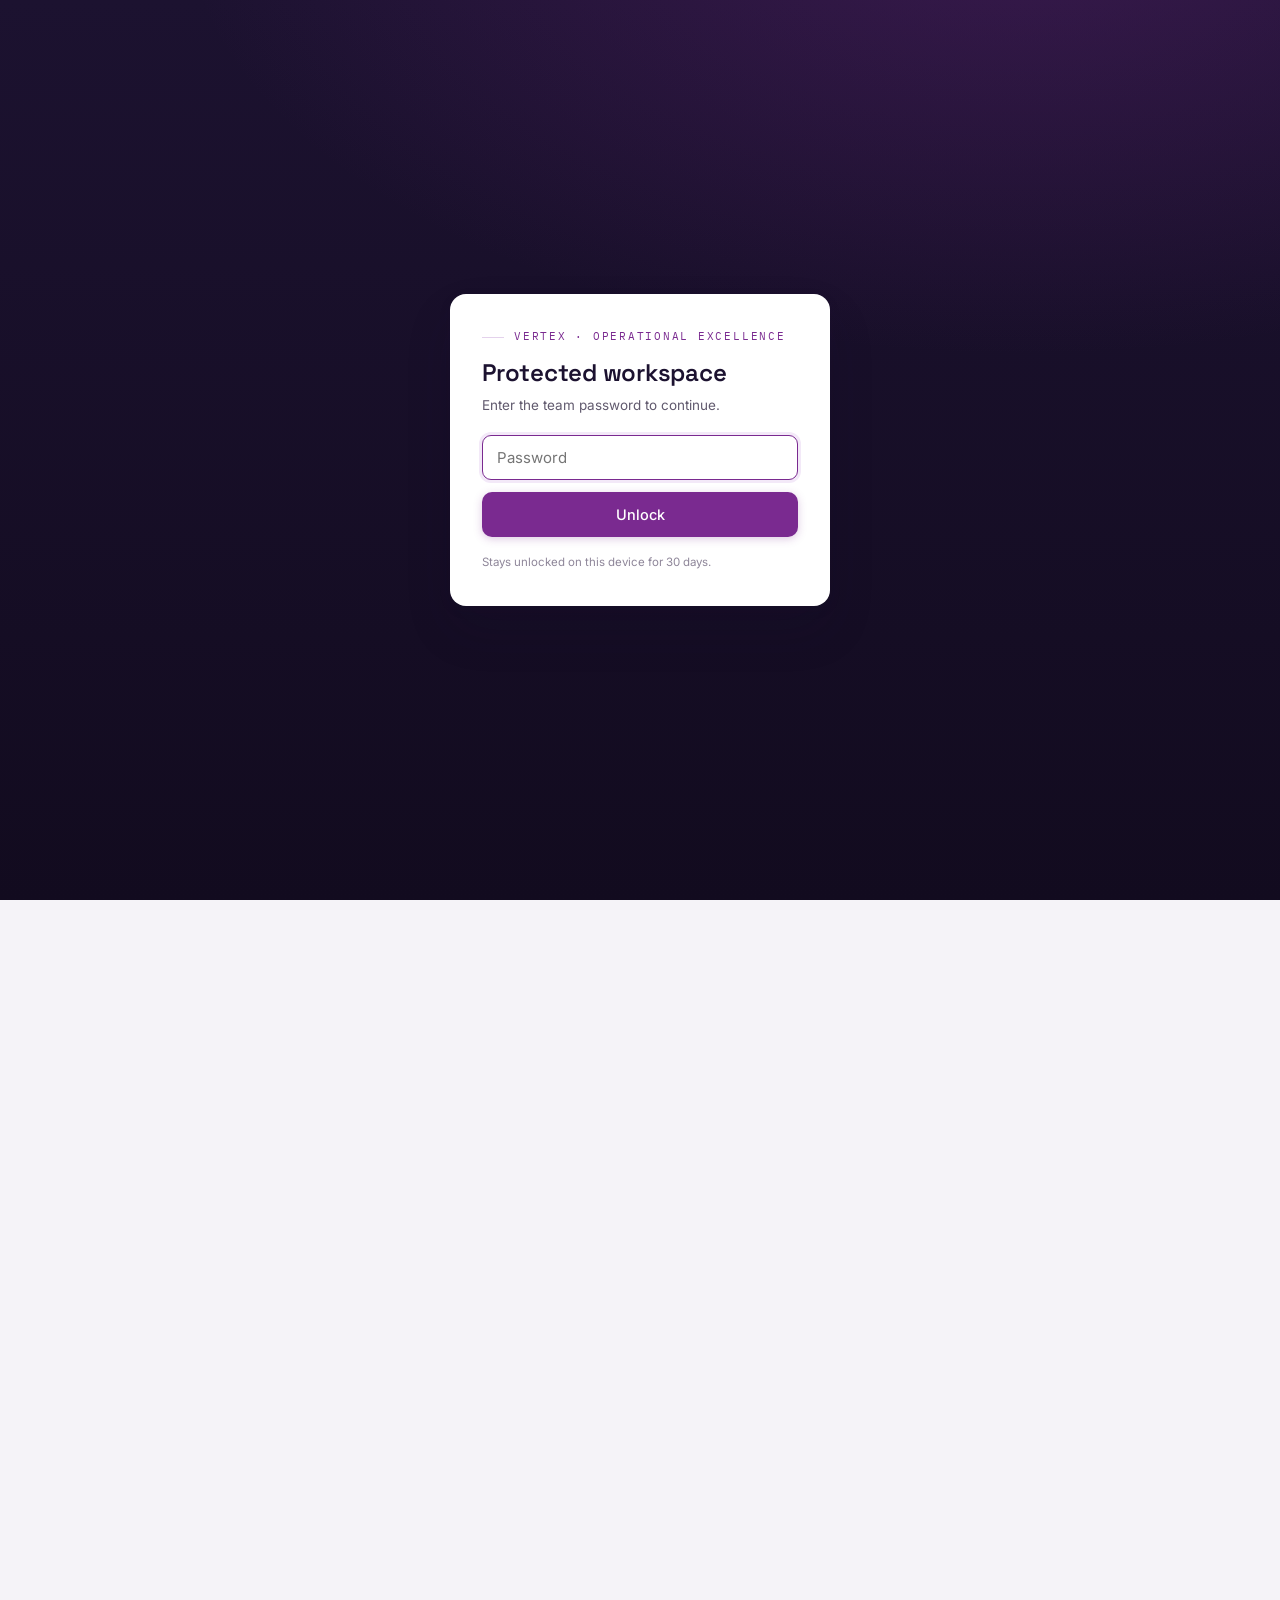
==== commit 34549f44: "Redesign: multi-page, intake modal, password gate, Vertex rebrand - Split the single page into share" ====
--- a/index.html
+++ b/index.html
@@ -3,249 +3,14 @@
 <head>
 <meta charset="UTF-8" />
 <meta name="viewport" content="width=device-width, initial-scale=1.0" />
-<title>Operational Excellence · Operations &amp; Real Estate</title>
+<title>Operational Excellence · Vertex Operations &amp; Real Estate</title>
 <link rel="preconnect" href="https://fonts.googleapis.com">
 <link rel="preconnect" href="https://fonts.gstatic.com" crossorigin>
 <link href="https://fonts.googleapis.com/css2?family=Space+Grotesk:wght@400;500;600;700&family=Inter:wght@400;450;500;600&family=IBM+Plex+Mono:wght@400;500&display=swap" rel="stylesheet">
-<style>
-:root{
-  --ink:#131B27; --ink-2:#1B2735; --slate:#29384B;
-  --paper:#F3F5F8; --surface:#FFFFFF; --surface-2:#FAFBFC;
-  --line:#E4E8ED; --line-2:#EDF0F4;
-  --text:#1C2530; --muted:#5C6877; --faint:#8A95A3;
-  --signal:#B26A12; --signal-2:#C9821F; --signal-soft:#F7EBD8; --signal-line:#E8D2AC;
-  --ok:#2C7A57; --ok-soft:#E4F0EA;
-  --info:#2F6390; --info-soft:#E3ECF3;
-  --hold:#6A7585; --hold-soft:#ECEEF1;
-  --shadow:0 1px 2px rgba(20,30,45,.04), 0 8px 24px rgba(20,30,45,.06);
-  --shadow-lg:0 4px 12px rgba(20,30,45,.08), 0 24px 48px rgba(20,30,45,.10);
-  --r:14px; --r-sm:9px;
-}
-*{box-sizing:border-box;}
-html{scroll-behavior:smooth;}
-@media (prefers-reduced-motion:reduce){html{scroll-behavior:auto;}}
-body{
-  margin:0; background:var(--paper); color:var(--text);
-  font-family:"Inter",system-ui,sans-serif; font-size:15px; line-height:1.6;
-  -webkit-font-smoothing:antialiased;
-}
-h1,h2,h3,h4{font-family:"Space Grotesk",sans-serif; margin:0; line-height:1.12; letter-spacing:-.01em; color:var(--ink);}
-p{margin:0;}
-a{color:inherit; text-decoration:none;}
-.mono{font-family:"IBM Plex Mono",monospace;}
-
-/* ---------- layout shell ---------- */
-.shell{display:grid; grid-template-columns:268px 1fr; min-height:100vh;}
-
-/* ---------- sidebar (control panel) ---------- */
-.side{
-  background:var(--ink); color:#C9D2DD; position:sticky; top:0; height:100vh;
-  display:flex; flex-direction:column; padding:26px 0 18px; overflow-y:auto;
-  border-right:1px solid #0C121B;
-}
-.brand{padding:0 26px 22px; border-bottom:1px solid #25313F; margin-bottom:14px;}
-.brand .eyebrow{font-family:"IBM Plex Mono",monospace; font-size:10.5px; letter-spacing:.22em; color:var(--signal-2); text-transform:uppercase;}
-.brand h1{color:#fff; font-size:20px; font-weight:600; margin-top:9px; line-height:1.05;}
-.brand .sub{font-size:12px; color:#8593A2; margin-top:7px; line-height:1.4;}
-.nav{padding:4px 14px; display:flex; flex-direction:column; gap:1px; flex:1;}
-.nav .label{font-family:"IBM Plex Mono",monospace; font-size:10px; letter-spacing:.18em; color:#5E6E7F; text-transform:uppercase; padding:14px 12px 7px;}
-.nav a{
-  display:flex; align-items:center; gap:12px; padding:9px 12px; border-radius:8px;
-  font-size:13.5px; color:#AEB9C6; transition:background .15s,color .15s; position:relative;
-}
-.nav a .n{font-family:"IBM Plex Mono",monospace; font-size:11px; color:#5E6E7F; width:18px; transition:color .15s;}
-.nav a:hover{background:#1E2A38; color:#EAF0F6;}
-.nav a.active{background:#1F2C3B; color:#fff;}
-.nav a.active .n{color:var(--signal-2);}
-.nav a.active::before{content:""; position:absolute; left:-14px; top:7px; bottom:7px; width:3px; background:var(--signal-2); border-radius:0 3px 3px 0;}
-.nav a.cta{background:var(--signal); color:#fff; margin:6px 0 2px; font-weight:500; justify-content:center; gap:8px;}
-.nav a.cta:hover{background:var(--signal-2);}
-.nav a.cta .n{display:none;}
-.side .foot{padding:14px 26px 0; font-size:11px; color:#5E6E7F; line-height:1.5; border-top:1px solid #25313F; margin-top:10px;}
-
-/* ---------- main ---------- */
-.main{min-width:0;}
-.wrap{max-width:880px; margin:0 auto; padding:0 40px;}
-section{padding:74px 0; border-bottom:1px solid var(--line);}
-section:last-child{border-bottom:none;}
-.eyebrow{font-family:"IBM Plex Mono",monospace; font-size:11px; letter-spacing:.16em; text-transform:uppercase; color:var(--signal); display:flex; align-items:center; gap:10px;}
-.eyebrow::before{content:""; width:22px; height:1px; background:var(--signal-line);}
-.sec-h{font-size:30px; font-weight:600; margin:16px 0 14px; letter-spacing:-.02em;}
-.lede{font-size:16.5px; color:var(--muted); max-width:62ch; line-height:1.62;}
-
-/* ---------- hero ---------- */
-.hero{
-  background:
-    radial-gradient(120% 90% at 88% -10%, rgba(178,106,18,.10), transparent 55%),
-    linear-gradient(180deg,#fff 0%, var(--surface-2) 100%);
-  border-bottom:1px solid var(--line);
-}
-.hero .wrap{padding-top:78px; padding-bottom:70px;}
-.hero .eyebrow{color:var(--signal);}
-.hero h2{font-size:46px; font-weight:600; letter-spacing:-.03em; margin:18px 0 0; line-height:1.04;}
-.hero h2 .amp{color:var(--signal);}
-.hero .pitch{font-size:18px; color:var(--muted); margin-top:20px; max-width:54ch; line-height:1.58;}
-.actions{display:flex; gap:13px; margin-top:30px; flex-wrap:wrap;}
-.btn{display:inline-flex; align-items:center; gap:9px; padding:13px 22px; border-radius:10px; font-weight:500; font-size:14.5px; cursor:pointer; border:1px solid transparent; transition:transform .12s, box-shadow .15s, background .15s; font-family:inherit;}
-.btn:hover{transform:translateY(-1px);}
-.btn-primary{background:var(--signal); color:#fff; box-shadow:0 2px 8px rgba(178,106,18,.25);}
-.btn-primary:hover{background:var(--signal-2); box-shadow:0 6px 18px rgba(178,106,18,.30);}
-.btn-primary:disabled{opacity:.6; cursor:wait; transform:none;}
-.btn-ghost{background:#fff; color:var(--ink); border-color:var(--line); box-shadow:var(--shadow);}
-.btn-ghost:hover{border-color:#CBD3DC;}
-.btn svg{width:16px; height:16px;}
-
-/* snapshot strip */
-.snapshot{display:grid; grid-template-columns:repeat(4,1fr); gap:1px; margin-top:46px; background:var(--line); border:1px solid var(--line); border-radius:var(--r); overflow:hidden; box-shadow:var(--shadow);}
-.snap{background:#fff; padding:20px 22px;}
-.snap .k{font-family:"IBM Plex Mono",monospace; font-size:10.5px; letter-spacing:.1em; text-transform:uppercase; color:var(--faint);}
-.snap .v{font-family:"Space Grotesk",sans-serif; font-size:30px; font-weight:600; color:var(--ink); margin-top:8px; line-height:1; letter-spacing:-.02em;}
-.snap .d{font-size:12px; color:var(--muted); margin-top:7px;}
-.snap .v small{font-size:14px; color:var(--muted); font-weight:500;}
-.snapshot-note{font-family:"IBM Plex Mono",monospace; font-size:11px; color:var(--faint); margin-top:12px; text-align:right;}
-
-/* ---------- content blocks ---------- */
-.grid-2{display:grid; grid-template-columns:1fr 1fr; gap:18px; margin-top:30px;}
-.card{background:#fff; border:1px solid var(--line); border-radius:var(--r); padding:24px; box-shadow:var(--shadow); transition:transform .15s, box-shadow .2s, border-color .2s;}
-.card:hover{transform:translateY(-2px); box-shadow:var(--shadow-lg); border-color:#D7DEE6;}
-.card h4{font-size:16.5px; font-weight:600; margin-bottom:8px;}
-.card p{font-size:14px; color:var(--muted); line-height:1.55;}
-.card .tag{font-family:"IBM Plex Mono",monospace; font-size:10.5px; letter-spacing:.1em; color:var(--signal); text-transform:uppercase; display:block; margin-bottom:11px;}
-
-.scope{display:flex; flex-wrap:wrap; gap:9px; margin-top:26px;}
-.chip{padding:8px 15px; background:#fff; border:1px solid var(--line); border-radius:50px; font-size:13.5px; color:var(--slate); box-shadow:var(--shadow); display:inline-flex; align-items:center; gap:8px;}
-.chip .dot{width:7px; height:7px; border-radius:50%; background:var(--signal);}
-
-.principles{margin-top:28px; border:1px solid var(--line); border-radius:var(--r); overflow:hidden; box-shadow:var(--shadow); background:#fff;}
-.prin{display:grid; grid-template-columns:200px 1fr; gap:0; border-bottom:1px solid var(--line-2);}
-.prin:last-child{border-bottom:none;}
-.prin dt{font-family:"Space Grotesk",sans-serif; font-weight:600; font-size:14.5px; color:var(--ink); padding:16px 20px; background:var(--surface-2); border-right:1px solid var(--line-2);}
-.prin dd{margin:0; padding:16px 20px; font-size:14px; color:var(--muted); line-height:1.55;}
-
-/* flow / workflow */
-.flow{display:flex; gap:0; margin-top:30px; counter-reset:step; flex-wrap:wrap;}
-.step{flex:1; min-width:140px; position:relative; padding:0 8px;}
-.step .num{font-family:"IBM Plex Mono",monospace; font-size:12px; color:var(--signal); font-weight:500;}
-.step .t{font-family:"Space Grotesk",sans-serif; font-weight:600; font-size:15px; margin:9px 0 6px; color:var(--ink);}
-.step .x{font-size:13px; color:var(--muted); line-height:1.5;}
-.step:not(:last-child)::after{content:"→"; position:absolute; right:-7px; top:-2px; color:var(--faint); font-size:15px;}
-
-/* tables */
-.tbl-wrap{margin-top:26px; border:1px solid var(--line); border-radius:var(--r); overflow:hidden; box-shadow:var(--shadow); background:#fff;}
-table{width:100%; border-collapse:collapse; font-size:14px;}
-thead th{background:var(--ink); color:#fff; text-align:left; padding:13px 18px; font-family:"IBM Plex Mono",monospace; font-weight:500; font-size:11px; letter-spacing:.08em; text-transform:uppercase;}
-tbody td{padding:13px 18px; border-bottom:1px solid var(--line-2); color:var(--text); vertical-align:middle;}
-tbody tr:last-child td{border-bottom:none;}
-tbody tr:nth-child(even){background:var(--surface-2);}
-tbody tr{transition:background .12s;}
-tbody tr:hover{background:var(--signal-soft);}
-.tbl-state td{text-align:center; color:var(--faint); font-family:"IBM Plex Mono",monospace; font-size:12px; padding:26px 18px;}
-.tbl-state td:hover{background:transparent;}
-.raci{font-family:"IBM Plex Mono",monospace; font-weight:500; font-size:12px; display:inline-flex; min-width:24px; height:24px; align-items:center; justify-content:center; padding:0 7px; border-radius:6px;}
-.raci.R{background:var(--info-soft); color:var(--info);}
-.raci.A{background:var(--signal-soft); color:var(--signal);}
-.raci.C{background:var(--hold-soft); color:var(--hold);}
-.raci.I{background:transparent; color:var(--faint);}
-
-/* status pills */
-.pill{display:inline-flex; align-items:center; gap:6px; font-size:12px; font-weight:500; padding:4px 11px; border-radius:50px; white-space:nowrap;}
-.pill::before{content:""; width:6px; height:6px; border-radius:50%; background:currentColor;}
-.pill.prog{background:var(--info-soft); color:var(--info);}
-.pill.triage{background:var(--signal-soft); color:var(--signal);}
-.pill.done{background:var(--ok-soft); color:var(--ok);}
-.pill.hold{background:var(--hold-soft); color:var(--hold);}
-
-/* portfolio */
-.filters{display:flex; gap:8px; margin-top:26px; flex-wrap:wrap; align-items:center;}
-.filters .fl{font-family:"IBM Plex Mono",monospace; font-size:10.5px; letter-spacing:.1em; text-transform:uppercase; color:var(--faint); margin-right:4px;}
-.fbtn{padding:7px 14px; border:1px solid var(--line); background:#fff; border-radius:50px; font-size:13px; cursor:pointer; color:var(--muted); font-family:inherit; transition:all .14s;}
-.fbtn:hover{border-color:#CBD3DC; color:var(--text);}
-.fbtn.on{background:var(--ink); color:#fff; border-color:var(--ink);}
-
-/* metrics */
-.kpis{display:grid; grid-template-columns:repeat(3,1fr); gap:16px; margin-top:30px;}
-.kpi{background:#fff; border:1px solid var(--line); border-radius:var(--r); padding:22px; box-shadow:var(--shadow);}
-.kpi .k{font-size:13px; color:var(--muted); font-weight:500;}
-.kpi .v{font-family:"Space Grotesk",sans-serif; font-size:32px; font-weight:600; color:var(--ink); margin:10px 0 4px; letter-spacing:-.02em;}
-.kpi .meta{font-family:"IBM Plex Mono",monospace; font-size:11px; color:var(--faint);}
-.kpi .bar{height:5px; background:var(--line-2); border-radius:3px; margin-top:13px; overflow:hidden;}
-.kpi .bar i{display:block; height:100%; background:var(--signal); border-radius:3px; transition:width .5s ease;}
-.kpi .bar i.g{background:var(--ok);}
-
-.cadence{margin-top:28px; display:flex; flex-direction:column; gap:0;}
-.cad{display:grid; grid-template-columns:120px 1fr; gap:20px; padding:18px 0; border-top:1px solid var(--line);}
-.cad:last-child{border-bottom:1px solid var(--line);}
-.cad .when{font-family:"IBM Plex Mono",monospace; font-size:12px; color:var(--signal); font-weight:500; letter-spacing:.04em; padding-top:2px;}
-.cad .what strong{font-family:"Space Grotesk",sans-serif; font-size:15px; display:block; margin-bottom:4px; color:var(--ink);}
-.cad .what span{font-size:13.5px; color:var(--muted);}
-
-/* intake form */
-.form-section{background:linear-gradient(180deg,var(--surface-2),#fff);}
-.form{background:#fff; border:1px solid var(--line); border-radius:var(--r); padding:32px; box-shadow:var(--shadow-lg); margin-top:30px;}
-.frow{display:grid; grid-template-columns:1fr 1fr; gap:18px; margin-bottom:18px;}
-.field{display:flex; flex-direction:column; gap:7px;}
-.field.full{grid-column:1/-1;}
-.field label{font-size:13px; font-weight:500; color:var(--slate);}
-.field label .req{color:var(--signal); margin-left:2px;}
-.field input,.field select,.field textarea{
-  font-family:inherit; font-size:14px; padding:11px 13px; border:1px solid var(--line);
-  border-radius:var(--r-sm); background:var(--surface-2); color:var(--text); transition:border-color .15s, box-shadow .15s, background .15s;
-}
-.field input:focus,.field select:focus,.field textarea:focus{
-  outline:none; border-color:var(--signal); background:#fff; box-shadow:0 0 0 3px var(--signal-soft);
-}
-.field input.invalid,.field select.invalid,.field textarea.invalid{border-color:#C0392B; box-shadow:0 0 0 3px rgba(192,57,43,.12);}
-.field textarea{resize:vertical; min-height:84px;}
-.field .hint{font-size:12px; color:var(--faint);}
-.form-foot{display:flex; align-items:center; justify-content:space-between; margin-top:8px; gap:16px; flex-wrap:wrap;}
-.form-foot .note{font-size:12.5px; color:var(--muted); max-width:46ch;}
-.form-error{display:none; color:#C0392B; font-size:13px; margin-top:14px;}
-.form-error.show{display:block;}
-.confirm{display:none; background:var(--ok-soft); border:1px solid #BFE0CD; border-radius:var(--r); padding:22px 24px; margin-top:30px; align-items:flex-start; gap:14px;}
-.confirm.show{display:flex;}
-.confirm svg{width:22px; height:22px; color:var(--ok); flex-shrink:0; margin-top:1px;}
-.confirm strong{font-family:"Space Grotesk",sans-serif; color:var(--ink); display:block; margin-bottom:3px;}
-.confirm p{font-size:13.5px; color:var(--muted);}
-
-/* footer */
-.pagefoot{background:var(--ink); color:#8593A2; padding:34px 0;}
-.pagefoot .wrap{display:flex; justify-content:space-between; align-items:center; gap:20px; flex-wrap:wrap;}
-.pagefoot .eyebrow{color:var(--signal-2);}
-.pagefoot .eyebrow::before{background:#3A4858;}
-.pagefoot p{font-size:12.5px; line-height:1.6;}
-.pagefoot .r{font-family:"IBM Plex Mono",monospace; font-size:11px; color:#5E6E7F; text-align:right;}
-
-/* reveal */
-.reveal{opacity:0; transform:translateY(14px); transition:opacity .6s ease, transform .6s ease;}
-.reveal.in{opacity:1; transform:none;}
-@media (prefers-reduced-motion:reduce){.reveal{opacity:1; transform:none; transition:none;}}
-
-/* mobile */
-.menu-btn{display:none;}
-@media (max-width:880px){
-  .shell{grid-template-columns:1fr;}
-  .side{position:fixed; left:0; top:0; width:268px; z-index:50; transform:translateX(-100%); transition:transform .25s; box-shadow:var(--shadow-lg);}
-  .side.open{transform:none;}
-  .menu-btn{display:inline-flex; position:fixed; top:14px; left:14px; z-index:60; background:var(--ink); color:#fff; border:none; width:44px; height:44px; border-radius:11px; align-items:center; justify-content:center; cursor:pointer; box-shadow:var(--shadow-lg);}
-  .menu-btn svg{width:20px; height:20px;}
-  .backdrop{display:none; position:fixed; inset:0; background:rgba(10,15,22,.5); z-index:40;}
-  .backdrop.show{display:block;}
-  .wrap{padding:0 22px;}
-  .hero .wrap{padding-top:84px;}
-  .hero h2{font-size:34px;}
-  .snapshot{grid-template-columns:1fr 1fr;}
-  .grid-2,.frow,.kpis{grid-template-columns:1fr;}
-  .flow{flex-direction:column; gap:18px;}
-  .step:not(:last-child)::after{content:"↓"; right:auto; left:8px; top:auto; bottom:-16px;}
-  .prin{grid-template-columns:1fr;}
-  .prin dt{border-right:none; border-bottom:1px solid var(--line-2);}
-  .cad{grid-template-columns:1fr; gap:6px;}
-  .tbl-wrap{overflow-x:auto;}
-  table{min-width:560px;}
-}
-</style>
+<link rel="stylesheet" href="styles.css">
+<script>(function(){try{if(document.cookie.indexOf('opex_auth=cf7ac5ef7e393ce051627d85c68a730365caf597db6e57ef596de38b4ebc416e')<0)document.documentElement.classList.add('gate-lock');}catch(e){document.documentElement.classList.add('gate-lock');}})();</script>
 </head>
-<body>
+<body data-page="home">
 
 <button class="menu-btn" id="menuBtn" aria-label="Open navigation">
   <svg viewBox="0 0 24 24" fill="none" stroke="currentColor" stroke-width="2"><line x1="4" y1="7" x2="20" y2="7"/><line x1="4" y1="12" x2="20" y2="12"/><line x1="4" y1="17" x2="20" y2="17"/></svg>
@@ -253,207 +18,61 @@
 <div class="backdrop" id="backdrop"></div>
 
 <div class="shell">
-  <!-- ============ SIDEBAR ============ -->
-  <aside class="side" id="side">
-    <div class="brand">
-      <div class="eyebrow">Operations &amp; Real Estate</div>
-      <h1>Operational<br>Excellence</h1>
-      <div class="sub">One front door for getting work into the department.</div>
-    </div>
-    <nav class="nav">
-      <a href="#home" class="nav-link"><span class="n">00</span> Home</a>
-      <a href="#intake" class="cta">
-        <svg width="15" height="15" viewBox="0 0 24 24" fill="none" stroke="currentColor" stroke-width="2"><line x1="12" y1="5" x2="12" y2="19"/><line x1="5" y1="12" x2="19" y2="12"/></svg>
-        Submit a Project
-      </a>
-      <div class="label">The Framework</div>
-      <a href="#charter" class="nav-link"><span class="n">01</span> Charter</a>
-      <a href="#goals" class="nav-link"><span class="n">02</span> Goals &amp; Objectives</a>
-      <a href="#operating" class="nav-link"><span class="n">03</span> Operating Model</a>
-      <a href="#performance" class="nav-link"><span class="n">04</span> Performance</a>
-      <a href="#improvement" class="nav-link"><span class="n">05</span> Improvement</a>
-      <a href="#roles" class="nav-link"><span class="n">06</span> Roles</a>
-      <div class="label">Workspace</div>
-      <a href="#portfolio" class="nav-link"><span class="n">▦</span> Portfolio</a>
-      <a href="#intake" class="nav-link"><span class="n">▤</span> Intake</a>
-    </nav>
-    <div class="foot">Draft v0.1 · Internal use<br>Owner: [Your name]</div>
-  </aside>
+  <aside class="side" id="side"></aside>
 
-  <!-- ============ MAIN ============ -->
   <main class="main">
 
-    <!-- HERO -->
-    <section class="hero" id="home">
+    <!-- HERO: what we do + why it matters + CTA -->
+    <section class="hero">
       <div class="wrap">
         <div class="eyebrow">Operating system for the department</div>
         <h2>One way in for every project across Operations <span class="amp">&amp;</span> Real Estate.</h2>
-        <p class="pitch">Submit work through a single front door, see how it's prioritized, and follow it to done — across engineering, capital projects, facilities, labs, real estate, and global security.</p>
+        <p class="pitch">We make the way the department delivers work more consistent, efficient, and measurable — standardizing how projects are taken in, prioritized, and run across engineering, capital projects, facilities, labs, real estate, and global security.</p>
         <div class="actions">
-          <a href="#intake" class="btn btn-primary">
+          <a class="btn btn-primary" data-open-intake>
             <svg viewBox="0 0 24 24" fill="none" stroke="currentColor" stroke-width="2"><line x1="12" y1="5" x2="12" y2="19"/><line x1="5" y1="12" x2="19" y2="12"/></svg>
             Submit a Project
           </a>
-          <a href="#operating" class="btn btn-ghost">How we work</a>
+          <a href="operating-model.html" class="btn btn-ghost">How we work</a>
         </div>
 
         <div class="snapshot">
           <div class="snap"><div class="k">Active projects</div><div class="v"><span data-stat="activeProjects">—</span></div><div class="d" data-stat="activeProjectsNote">across all domains</div></div>
           <div class="snap"><div class="k">In triage</div><div class="v"><span data-stat="inTriage">—</span></div><div class="d" data-stat="inTriageNote">awaiting prioritization</div></div>
           <div class="snap"><div class="k">Avg. response</div><div class="v"><span data-stat="avgResponse">—</span><small>d</small></div><div class="d" data-stat="avgResponseNote">to first reply · SLA 5d</div></div>
-          <div class="snap"><div class="k">On-time rate</div><div class="v"><span data-stat="onTimeRate">—</span><small>%</small></div><div class="d" data-stat="onTimeRateNote">milestones met</div></div>
         </div>
-        <div class="snapshot-note" id="snapshotNote">▦ live snapshot · pulls from the portfolio list</div>
+        <div class="snapshot-note">▦ live snapshot · pulls from the active portfolio below</div>
       </div>
     </section>
 
-    <!-- CHARTER -->
-    <section id="charter">
+    <!-- WHY IT MATTERS / GOALS -->
+    <section>
       <div class="wrap reveal">
-        <div class="eyebrow">01 — Charter</div>
-        <h3 class="sec-h">What this function is for</h3>
-        <p class="lede">We make the way the department delivers work more consistent, efficient, and measurable — standardizing how projects are taken in, prioritized, and run, and driving continuous improvement across every domain.</p>
-
-        <div class="scope">
-          <span class="chip"><span class="dot"></span>Engineering</span>
-          <span class="chip"><span class="dot"></span>Capital Projects</span>
-          <span class="chip"><span class="dot"></span>Facilities</span>
-          <span class="chip"><span class="dot"></span>Lab Oversight</span>
-          <span class="chip"><span class="dot"></span>Real Estate</span>
-          <span class="chip"><span class="dot"></span>Global Security</span>
-        </div>
-
-        <dl class="principles">
-          <div class="prin"><dt>Standardize, then improve</dt><dd>Establish a repeatable baseline before optimizing. You can't improve a process that isn't defined.</dd></div>
-          <div class="prin"><dt>One front door</dt><dd>All work enters through a single intake path, so nothing is invisible and everything is prioritized on the same basis.</dd></div>
-          <div class="prin"><dt>Decisions from data</dt><dd>Prioritization and performance claims are backed by evidence — not the volume or seniority of who's asking.</dd></div>
-          <div class="prin"><dt>Process before tools</dt><dd>Fix the workflow first. Technology amplifies a good process and entrenches a bad one.</dd></div>
-        </dl>
-      </div>
-    </section>
-
-    <!-- GOALS -->
-    <section id="goals">
-      <div class="wrap reveal">
-        <div class="eyebrow">02 — Goals &amp; Objectives</div>
+        <div class="eyebrow">Why it matters</div>
         <h3 class="sec-h">What we're driving toward</h3>
-        <p class="lede">Outcomes, not activities — so the team can see the direction and measure progress against it.</p>
+        <p class="lede">Outcomes, not activities — a single front door, fair prioritization, and reporting leaders can rely on, so the team can see the direction and measure progress against it.</p>
         <div class="grid-2">
           <div class="card"><span class="tag">Objective 01</span><h4>A single, trusted intake path</h4><p>Every request enters one front door with a predictable response, replacing scattered emails and hallway asks.</p></div>
           <div class="card"><span class="tag">Objective 02</span><h4>Fair, visible prioritization</h4><p>A transparent scoring model that ranks work by value and risk — so the portfolio reflects what matters most.</p></div>
           <div class="card"><span class="tag">Objective 03</span><h4>Standardized delivery</h4><p>Core processes documented and reused across domains, cutting cycle time and coordination overhead.</p></div>
           <div class="card"><span class="tag">Objective 04</span><h4>Reporting leaders rely on</h4><p>Live portfolio and performance views that make decisions faster and easier to defend.</p></div>
         </div>
-      </div>
-    </section>
-
-    <!-- OPERATING MODEL -->
-    <section id="operating">
-      <div class="wrap reveal">
-        <div class="eyebrow">03 — Operating Model</div>
-        <h3 class="sec-h">How work gets done</h3>
-        <p class="lede">The engine room: how work enters, how it's prioritized, how it flows to delivery, and who decides what.</p>
-
-        <h4 style="font-size:15px;margin-top:36px;color:var(--slate);font-family:'IBM Plex Mono',monospace;letter-spacing:.06em;text-transform:uppercase;font-weight:500;">From request to close</h4>
-        <div class="flow">
-          <div class="step"><div class="num">01</div><div class="t">Intake</div><div class="x">Request submitted through the form.</div></div>
-          <div class="step"><div class="num">02</div><div class="t">Triage</div><div class="x">Reviewed, scored, decided — within 5 business days.</div></div>
-          <div class="step"><div class="num">03</div><div class="t">Charter</div><div class="x">Scope, outcome, owner, and milestones defined.</div></div>
-          <div class="step"><div class="num">04</div><div class="t">Delivery</div><div class="x">Domain team executes; status tracked and unblocked.</div></div>
-          <div class="step"><div class="num">05</div><div class="t">Close</div><div class="x">Outcome confirmed; lessons captured.</div></div>
-        </div>
-
-        <h4 style="font-size:15px;margin-top:46px;color:var(--slate);font-family:'IBM Plex Mono',monospace;letter-spacing:.06em;text-transform:uppercase;font-weight:500;">How priority is set</h4>
-        <div class="tbl-wrap">
-          <table>
-            <thead><tr><th>Criterion</th><th>Guiding question</th><th style="width:90px;">Weight</th></tr></thead>
-            <tbody>
-              <tr><td>Strategic alignment</td><td>Does it advance department goals?</td><td class="mono">30%</td></tr>
-              <tr><td>Risk &amp; compliance</td><td>Does it reduce safety, regulatory, or security risk?</td><td class="mono">25%</td></tr>
-              <tr><td>Business impact</td><td>Cost, capacity, or efficiency gain if done.</td><td class="mono">20%</td></tr>
-              <tr><td>Urgency</td><td>Is there a real, externally-driven deadline?</td><td class="mono">15%</td></tr>
-              <tr><td>Feasibility</td><td>Can it realistically be delivered with current capacity?</td><td class="mono">10%</td></tr>
-            </tbody>
-          </table>
-        </div>
-        <p class="snapshot-note" style="text-align:left;margin-top:10px;">Sample weights — tune to what leadership values, summing to 100%.</p>
-
-        <h4 style="font-size:15px;margin-top:46px;color:var(--slate);font-family:'IBM Plex Mono',monospace;letter-spacing:.06em;text-transform:uppercase;font-weight:500;">Who decides what</h4>
-        <div class="tbl-wrap">
-          <table>
-            <thead><tr><th>Decision</th><th style="text-align:center;">OpEx</th><th style="text-align:center;">Domain lead</th><th style="text-align:center;">Leadership</th></tr></thead>
-            <tbody>
-              <tr><td>Accept / decline a request</td><td style="text-align:center;"><span class="raci R">R</span></td><td style="text-align:center;"><span class="raci C">C</span></td><td style="text-align:center;"><span class="raci A">A</span></td></tr>
-              <tr><td>Set portfolio priority</td><td style="text-align:center;"><span class="raci R">R</span></td><td style="text-align:center;"><span class="raci C">C</span></td><td style="text-align:center;"><span class="raci A">A</span></td></tr>
-              <tr><td>Approve project budget</td><td style="text-align:center;"><span class="raci C">C</span></td><td style="text-align:center;"><span class="raci C">C</span></td><td style="text-align:center;"><span class="raci A">A</span></td></tr>
-              <tr><td>Define standard process</td><td style="text-align:center;"><span class="raci A">A</span></td><td style="text-align:center;"><span class="raci C">C</span></td><td style="text-align:center;"><span class="raci I">I</span></td></tr>
-              <tr><td>Execute project work</td><td style="text-align:center;"><span class="raci C">C</span></td><td style="text-align:center;"><span class="raci R">R</span></td><td style="text-align:center;"><span class="raci I">I</span></td></tr>
-            </tbody>
-          </table>
-        </div>
-        <p class="snapshot-note" style="text-align:left;margin-top:10px;">R Responsible · A Accountable · C Consulted · I Informed</p>
-      </div>
-    </section>
-
-    <!-- PERFORMANCE -->
-    <section id="performance">
-      <div class="wrap reveal">
-        <div class="eyebrow">04 — Performance</div>
-        <h3 class="sec-h">How we know it's working</h3>
-        <p class="lede">A lean set of metrics tied to the goals, and a steady cadence of reviews that keeps the framework alive.</p>
-
-        <div class="kpis">
-          <div class="kpi"><div class="k">Intake response time</div><div class="v"><span data-stat="intakeResponseDays">—</span><small style="font-size:16px;color:var(--muted);"> days</small></div><div class="meta" data-stat="intakeResponseMeta">Target ≤ 5 days</div><div class="bar"><i class="g" data-bar="intakeResponseBar" style="width:0;"></i></div></div>
-          <div class="kpi"><div class="k">On-time delivery</div><div class="v"><span data-stat="onTimeDeliveryPct">—</span><small style="font-size:16px;color:var(--muted);">%</small></div><div class="meta" data-stat="onTimeDeliveryMeta">Target 90%</div><div class="bar"><i data-bar="onTimeDeliveryBar" style="width:0;"></i></div></div>
-          <div class="kpi"><div class="k">Process standardized</div><div class="v"><span data-stat="processStandardizedPct">—</span><small style="font-size:16px;color:var(--muted);">%</small></div><div class="meta" data-stat="processStandardizedMeta">Of recurring work on SOPs</div><div class="bar"><i data-bar="processStandardizedBar" style="width:0;"></i></div></div>
-        </div>
-
-        <div class="cadence">
-          <div class="cad"><div class="when">WEEKLY</div><div class="what"><strong>Intake &amp; triage review</strong><span>Process new requests, set priorities, unblock active work.</span></div></div>
-          <div class="cad"><div class="when">MONTHLY</div><div class="what"><strong>Portfolio &amp; performance review</strong><span>Review status, metrics, and priorities with leadership.</span></div></div>
-          <div class="cad"><div class="when">QUARTERLY</div><div class="what"><strong>Strategy &amp; framework review</strong><span>Reassess goals, scoring weights, SOPs, and what to build next.</span></div></div>
+        <div class="actions" style="margin-top:30px;">
+          <a class="btn btn-primary" data-open-intake>
+            <svg viewBox="0 0 24 24" fill="none" stroke="currentColor" stroke-width="2"><line x1="12" y1="5" x2="12" y2="19"/><line x1="5" y1="12" x2="19" y2="12"/></svg>
+            Submit a Project
+          </a>
+          <a href="charter.html" class="btn btn-ghost">Read the charter</a>
         </div>
       </div>
     </section>
 
-    <!-- IMPROVEMENT -->
-    <section id="improvement">
+    <!-- ACTIVE PORTFOLIO -->
+    <section>
       <div class="wrap reveal">
-        <div class="eyebrow">05 — Continuous Improvement</div>
-        <h3 class="sec-h">How we get better over time</h3>
-        <p class="lede">A deliberate loop — not a heavy certification program — that turns recurring problems into standard fixes.</p>
-        <div class="flow">
-          <div class="step"><div class="num">P</div><div class="t">Plan</div><div class="x">Define the problem, measure the baseline, find root cause.</div></div>
-          <div class="step"><div class="num">D</div><div class="t">Do</div><div class="x">Pilot a change on a small scale.</div></div>
-          <div class="step"><div class="num">C</div><div class="t">Check</div><div class="x">Measure the result against the baseline.</div></div>
-          <div class="step"><div class="num">A</div><div class="t">Act</div><div class="x">Standardize what worked; restart on what didn't.</div></div>
-        </div>
-        <div class="grid-2" style="margin-top:34px;">
-          <div class="card"><span class="tag">Where ideas come from</span><h4>An improvement backlog</h4><p>Sourced from closeout lessons, recurring intake themes, metric outliers, and direct team input — groomed each quarter.</p></div>
-          <div class="card"><span class="tag">How we work a problem</span><h4>A single-page A3</h4><p>Background, current state, root cause, target, countermeasures, and follow-up — kept rigorous and shareable.</p></div>
-        </div>
-      </div>
-    </section>
-
-    <!-- ROLES -->
-    <section id="roles">
-      <div class="wrap reveal">
-        <div class="eyebrow">06 — Roles &amp; Capability</div>
-        <h3 class="sec-h">Who's accountable, and how to engage</h3>
-        <p class="lede">Execution stays with the domain experts. This function takes in the work, helps prioritize, standardizes the recurring parts, and reports — with a named contact for every domain.</p>
-        <div class="grid-2">
-          <div class="card"><span class="tag">Interface</span><h4>You bring the request</h4><p>Through the intake form, with the problem and desired outcome. We handle triage, prioritization, and tracking from there.</p></div>
-          <div class="card"><span class="tag">Capability</span><h4>We build the reusable parts</h4><p>Charter templates, prioritization guides, status standards, and playbooks — so the work runs consistently without a bottleneck.</p></div>
-        </div>
-      </div>
-    </section>
-
-    <!-- PORTFOLIO -->
-    <section id="portfolio">
-      <div class="wrap reveal">
-        <div class="eyebrow">▦ Workspace — Portfolio</div>
+        <div class="eyebrow">▦ Active Portfolio</div>
         <h3 class="sec-h">Where everything stands</h3>
-        <p class="lede">A live view of active and incoming work. Filter by status to see what's moving.</p>
+        <p class="lede">A live view of active and incoming work across every domain. Filter by status to see what's moving.</p>
         <div class="filters">
           <span class="fl">Filter</span>
           <button class="fbtn on" data-f="all">All</button>
@@ -474,343 +93,9 @@
       </div>
     </section>
 
-    <!-- INTAKE -->
-    <section id="intake" class="form-section">
-      <div class="wrap reveal">
-        <div class="eyebrow">▤ Submit a Project</div>
-        <h3 class="sec-h">Tell us what you need</h3>
-        <p class="lede">One form, any domain. You'll get a first response within 5 business days — every time.</p>
-
-        <form class="form" id="intakeForm" novalidate>
-          <div class="frow">
-            <div class="field"><label for="f-name">Your name <span class="req">*</span></label><input id="f-name" name="name" type="text" placeholder="Full name" required /></div>
-            <div class="field"><label for="f-department">Department <span class="req">*</span></label><input id="f-department" name="department" type="text" placeholder="e.g. Facilities" required /></div>
-          </div>
-          <div class="frow">
-            <div class="field"><label for="f-title">Project title <span class="req">*</span></label><input id="f-title" name="title" type="text" placeholder="Short, scannable name" required /></div>
-            <div class="field"><label for="f-domain">Domain <span class="req">*</span></label>
-              <select id="f-domain" name="domain" required><option value="" disabled selected>Choose a domain…</option><option>Engineering</option><option>Capital Projects</option><option>Facilities</option><option>Lab Oversight</option><option>Real Estate</option><option>Global Security</option><option>Other</option></select>
-            </div>
-          </div>
-          <div class="field full" style="margin-bottom:18px;"><label for="f-problem">Problem statement <span class="req">*</span></label><textarea id="f-problem" name="problem" placeholder="What are you trying to solve? (Describe the problem, not the solution.)" required></textarea></div>
-          <div class="field full" style="margin-bottom:18px;"><label for="f-outcome">Desired outcome</label><textarea id="f-outcome" name="outcome" placeholder="What does 'done and good' look like?"></textarea></div>
-          <div class="frow">
-            <div class="field"><label for="f-driver">Business driver</label>
-              <select id="f-driver" name="driver"><option value="" disabled selected>Select…</option><option>Compliance</option><option>Cost</option><option>Capacity</option><option>Risk</option><option>Growth</option><option>Other</option></select>
-            </div>
-            <div class="field"><label for="f-timeline">Target timeline</label><input id="f-timeline" name="timeline" type="text" placeholder="Any hard deadlines?" /></div>
-          </div>
-          <div class="frow">
-            <div class="field"><label for="f-sponsor">Sponsor / stakeholders</label><input id="f-sponsor" name="sponsor" type="text" placeholder="Who backs this work?" /></div>
-            <div class="field"><label for="f-priority">Your view of priority</label>
-              <select id="f-priority" name="priority"><option value="" disabled selected>Select…</option><option>High</option><option>Medium</option><option>Low</option></select>
-            </div>
-          </div>
-          <div class="form-foot">
-            <p class="note">Submitting logs your request and starts the clock on triage. You'll hear back with a decision and next steps.</p>
-            <button type="submit" class="btn btn-primary" id="submitBtn">Submit request</button>
-          </div>
-          <p class="form-error" id="formError">Please fill in the required fields marked with *.</p>
-        </form>
-
-        <div class="confirm" id="confirm">
-          <svg viewBox="0 0 24 24" fill="none" stroke="currentColor" stroke-width="2"><path d="M20 6L9 17l-5-5"/></svg>
-          <div><strong>Request received.</strong><p id="confirmMsg">It's in the queue for triage. You'll get a first response within 5 business days.</p></div>
-        </div>
-      </div>
-    </section>
-
-    <!-- FOOTER -->
-    <footer class="pagefoot">
-      <div class="wrap">
-        <div>
-          <div class="eyebrow">Operational Excellence</div>
-          <p style="margin-top:10px;">Operations &amp; Real Estate · One front door for the department's work.</p>
-        </div>
-        <div class="r">Draft v0.1 — internal use<br>Owner: [Your name / title]<br>Last updated: [date]</div>
-      </div>
-    </footer>
-
   </main>
 </div>
 
-<script>
-/* ============================================================
-   CONFIG
-   ------------------------------------------------------------
-   The portfolio table is read straight from a PUBLIC Google
-   Sheet (no backend). For it to load, the sheet must be shared:
-       Share → General access → "Anyone with the link: Viewer".
-
-   To point at a different sheet, change SHEET_ID (the long id in
-   the sheet's URL) and GID (the tab — 0 is the first tab).
-
-   STATS below are the headline numbers that AREN'T derived from
-   the portfolio; edit them here. (Active + In-triage counts are
-   computed automatically from the sheet.)
-
-   WRITE_URL is optional: leave it blank and the intake form runs
-   as a demo. To actually save submissions, deploy apps-script.gs
-   as a Web App and paste its /exec URL here (see README).
-   ============================================================ */
-const CONFIG = {
-  SHEET_ID: "12sE8r9h7vw4mHdailNrtRz11tLZqwYajViZzuuqky0E",
-  GID: "0",
-  WRITE_URL: "",
-  STATS: {
-    avgResponse:"2.4", avgResponseNote:"to first reply · SLA 5d",
-    onTimeRate:"88", onTimeRateNote:"milestones met",
-    activeProjectsNote:"across 6 domains", inTriageNote:"awaiting prioritization",
-    intakeResponseDays:"2.4", intakeResponseMeta:"Target ≤ 5 days", intakeResponseBar:"52",
-    onTimeDeliveryPct:"88", onTimeDeliveryMeta:"Target 90%", onTimeDeliveryBar:"88",
-    processStandardizedPct:"45", processStandardizedMeta:"Of recurring work on SOPs", processStandardizedBar:"45"
-  }
-};
-const SHEET_CSV_URL = `https://docs.google.com/spreadsheets/d/${CONFIG.SHEET_ID}/gviz/tq?tqx=out:csv&gid=${CONFIG.GID}`;
-
-/* ---------- status label → css/filter key ---------- */
-const STATUS_KEY = {
-  "In progress": "prog",
-  "In triage":   "triage",
-  "On hold":     "hold",
-  "Done":        "done"
-};
-
-/* ---------- sample data (shown only if the sheet can't be reached) ---------- */
-const SAMPLE_PORTFOLIO = [
-  {project:"HQ chilled-water plant upgrade",   domain:"Facilities",       owner:"J. Okafor", priority:"High", status:"In progress"},
-  {project:"Lab 4 ventilation recertification",domain:"Lab Oversight",    owner:"M. Reyes",  priority:"High", status:"In progress"},
-  {project:"West campus lease consolidation",  domain:"Real Estate",      owner:"—",         priority:"—",    status:"In triage"},
-  {project:"Badge-access system migration",    domain:"Global Security",  owner:"D. Lin",    priority:"Med",  status:"In progress"},
-  {project:"Capital request — Bldg 7 retrofit",domain:"Capital Projects", owner:"—",         priority:"—",    status:"In triage"},
-  {project:"Generator load-test standardization",domain:"Engineering",    owner:"A. Park",   priority:"Low",  status:"On hold"},
-  {project:"Intake & triage SOP rollout",      domain:"OpEx",             owner:"You",       priority:"High", status:"Done"},
-  {project:"Space utilization dashboard",      domain:"Real Estate",      owner:"S. Haddad", priority:"Med",  status:"In progress"}
-];
-
-/* ---------- helpers ---------- */
-function esc(s){
-  return String(s ?? "").replace(/[&<>"']/g, c => ({'&':'&amp;','<':'&lt;','>':'&gt;','"':'&quot;',"'":'&#39;'}[c]));
-}
-function hasSheet(){
-  return CONFIG.SHEET_ID && !CONFIG.SHEET_ID.startsWith("PASTE_");
-}
-function canWrite(){
-  return CONFIG.WRITE_URL && !CONFIG.WRITE_URL.startsWith("PASTE_");
-}
-
-/* ---------- minimal RFC-4180 CSV parser ---------- */
-function parseCSV(text){
-  const rows = []; let row = [], field = "", inQ = false;
-  for(let i = 0; i < text.length; i++){
-    const c = text[i];
-    if(inQ){
-      if(c === '"'){
-        if(text[i+1] === '"'){ field += '"'; i++; }
-        else inQ = false;
-      } else field += c;
-    } else if(c === '"'){ inQ = true; }
-    else if(c === ','){ row.push(field); field = ""; }
-    else if(c === '\n'){ row.push(field); rows.push(row); row = []; field = ""; }
-    else if(c !== '\r'){ field += c; }
-  }
-  if(field.length || row.length){ row.push(field); rows.push(row); }
-  return rows;
-}
-
-/* ---------- CSV rows → portfolio objects (header-driven) ---------- */
-function rowsToPortfolio(rows){
-  if(!rows.length) return [];
-  const head = rows[0].map(h => h.trim().toLowerCase());
-  const at = name => head.indexOf(name);
-  const iP = at('project'), iD = at('domain'), iO = at('owner'), iPr = at('priority'), iS = at('status');
-  return rows.slice(1)
-    .filter(r => r.join("").trim() !== "")
-    .map(r => ({
-      project:  (r[iP]  || "").trim(),
-      domain:   (r[iD]  || "").trim(),
-      owner:    (r[iO]  || "").trim(),
-      priority: (r[iPr] || "").trim(),
-      status:   (r[iS]  || "").trim()
-    }));
-}
-
-/* ---------- render portfolio table ---------- */
-function renderPortfolio(rows){
-  const tbody = document.querySelector('#portfolioTbl tbody');
-  if(!rows || !rows.length){
-    tbody.innerHTML = '<tr class="tbl-state"><td colspan="5">No projects yet.</td></tr>';
-    bindFilters();
-    return;
-  }
-  tbody.innerHTML = rows.map(r => {
-    const key = STATUS_KEY[r.status] || "prog";
-    return `<tr data-s="${key}">
-      <td>${esc(r.project)}</td>
-      <td>${esc(r.domain)}</td>
-      <td>${esc(r.owner || "—")}</td>
-      <td class="mono">${esc(r.priority || "—")}</td>
-      <td><span class="pill ${key}">${esc(r.status)}</span></td>
-    </tr>`;
-  }).join('');
-  bindFilters();
-}
-
-/* ---------- apply stats to snapshot + KPI elements ---------- */
-function applyStats(stats, portfolio){
-  const s = Object.assign({}, stats);
-  // auto-derive the two counts from the portfolio if not explicitly set
-  if(portfolio){
-    if(s.activeProjects == null) s.activeProjects = portfolio.filter(r => r.status === "In progress").length;
-    if(s.inTriage == null)       s.inTriage       = portfolio.filter(r => r.status === "In triage").length;
-  }
-  document.querySelectorAll('[data-stat]').forEach(el => {
-    const key = el.dataset.stat;
-    if(s[key] != null && s[key] !== "") el.textContent = s[key];
-  });
-  document.querySelectorAll('[data-bar]').forEach(el => {
-    const key = el.dataset.bar;
-    if(s[key] != null && s[key] !== "") el.style.width = String(s[key]).replace('%','') + '%';
-  });
-}
-
-/* ---------- filter buttons (re-bound after each render) ---------- */
-function bindFilters(){
-  const rows = [...document.querySelectorAll('#portfolioTbl tbody tr')];
-  const active = document.querySelector('.fbtn.on')?.dataset.f || 'all';
-  rows.forEach(r => { r.style.display = (active === 'all' || r.dataset.s === active) ? '' : 'none'; });
-}
-
-/* ---------- load the portfolio straight from the public sheet ---------- */
-async function loadData(){
-  const note = document.getElementById('portfolioNote');
-  const snapNote = document.getElementById('snapshotNote');
-  if(!hasSheet()){
-    renderPortfolio(SAMPLE_PORTFOLIO);
-    applyStats(CONFIG.STATS, SAMPLE_PORTFOLIO);
-    note.textContent = "Sample data — no sheet configured (set SHEET_ID in the code).";
-    return;
-  }
-  try{
-    const res = await fetch(SHEET_CSV_URL);
-    if(!res.ok) throw new Error('HTTP ' + res.status);
-    const portfolio = rowsToPortfolio(parseCSV(await res.text()));
-    renderPortfolio(portfolio);
-    applyStats(CONFIG.STATS, portfolio);
-    note.textContent = "Live from Google Sheets · updates whenever the sheet changes.";
-    snapNote.textContent = "▦ live snapshot · pulls from the portfolio list";
-  }catch(err){
-    console.error('Could not load the sheet:', err);
-    renderPortfolio(SAMPLE_PORTFOLIO);
-    applyStats(CONFIG.STATS, SAMPLE_PORTFOLIO);
-    note.textContent = "Couldn't reach the sheet — showing sample data. (Is it shared “Anyone with the link: Viewer”?)";
-  }
-}
-
-/* ---------- intake form submit ---------- */
-function setupForm(){
-  const form = document.getElementById('intakeForm');
-  const btn  = document.getElementById('submitBtn');
-  const errEl = document.getElementById('formError');
-  const confirm = document.getElementById('confirm');
-  const confirmMsg = document.getElementById('confirmMsg');
-
-  form.addEventListener('submit', async (e) => {
-    e.preventDefault();
-    errEl.classList.remove('show');
-
-    // validate required fields
-    const required = [...form.querySelectorAll('[required]')];
-    let ok = true;
-    required.forEach(el => {
-      const bad = !el.value || !el.value.trim();
-      el.classList.toggle('invalid', bad);
-      if(bad) ok = false;
-    });
-    if(!ok){ errEl.classList.add('show'); return; }
-
-    // collect values
-    const payload = {};
-    [...form.elements].forEach(el => { if(el.name) payload[el.name] = el.value.trim(); });
-
-    if(!canWrite()){
-      confirmMsg.innerHTML = "It's in the queue for triage. You'll get a first response within 5 business days. <span class=\"mono\" style=\"color:var(--faint);\">(Demo — submissions aren't saved yet; see README to enable.)</span>";
-      confirm.classList.add('show');
-      confirm.scrollIntoView({behavior:'smooth', block:'center'});
-      form.reset();
-      return;
-    }
-
-    btn.disabled = true;
-    const label = btn.textContent;
-    btn.textContent = "Submitting…";
-    try{
-      // text/plain avoids a CORS preflight that Apps Script can't answer
-      await fetch(CONFIG.WRITE_URL, {
-        method:'POST',
-        headers:{ 'Content-Type':'text/plain;charset=utf-8' },
-        body: JSON.stringify(payload)
-      });
-      confirmMsg.textContent = "It's in the queue for triage. You'll get a first response within 5 business days.";
-      confirm.classList.add('show');
-      confirm.scrollIntoView({behavior:'smooth', block:'center'});
-      form.reset();
-      loadData(); // refresh the portfolio in case the new row shows up
-    }catch(err){
-      console.error('Submit failed:', err);
-      errEl.textContent = "Something went wrong submitting your request. Please try again.";
-      errEl.classList.add('show');
-    }finally{
-      btn.disabled = false;
-      btn.textContent = label;
-    }
-  });
-}
-
-/* ============================================================
-   UI wiring (nav, scrollspy, reveal, filters)
-   ============================================================ */
-// mobile nav
-const side=document.getElementById('side'), backdrop=document.getElementById('backdrop'), menuBtn=document.getElementById('menuBtn');
-function closeNav(){side.classList.remove('open');backdrop.classList.remove('show');}
-menuBtn.addEventListener('click',()=>{side.classList.toggle('open');backdrop.classList.toggle('show');});
-backdrop.addEventListener('click',closeNav);
-
-// scrollspy
-const links=[...document.querySelectorAll('.nav-link')];
-const map={};
-links.forEach(l=>{const id=l.getAttribute('href').slice(1); (map[id]=map[id]||[]).push(l);});
-const sections=[...document.querySelectorAll('section')];
-const spy=new IntersectionObserver((entries)=>{
-  entries.forEach(e=>{
-    if(e.isIntersecting){
-      links.forEach(l=>l.classList.remove('active'));
-      const id=e.target.id; if(map[id]) map[id].forEach(l=>l.classList.add('active'));
-    }
-  });
-},{rootMargin:'-45% 0px -50% 0px'});
-sections.forEach(s=>spy.observe(s));
-
-// close mobile nav on link tap
-links.forEach(l=>l.addEventListener('click',()=>{if(window.innerWidth<=880) closeNav();}));
-document.querySelectorAll('.nav a[href^="#"]').forEach(l=>l.addEventListener('click',()=>{if(window.innerWidth<=880) closeNav();}));
-
-// reveal
-const rev=new IntersectionObserver((entries)=>{
-  entries.forEach(e=>{if(e.isIntersecting){e.target.classList.add('in'); rev.unobserve(e.target);}});
-},{rootMargin:'0px 0px -10% 0px'});
-document.querySelectorAll('.reveal').forEach(el=>rev.observe(el));
-
-// portfolio filter buttons
-const fbtns=[...document.querySelectorAll('.fbtn')];
-fbtns.forEach(b=>b.addEventListener('click',()=>{
-  fbtns.forEach(x=>x.classList.remove('on')); b.classList.add('on');
-  bindFilters();
-}));
-
-// boot
-loadData();
-setupForm();
-</script>
+<script src="app.js"></script>
 </body>
 </html>
--- a/styles.css
+++ b/styles.css
@@ -0,0 +1,280 @@
+:root{
+  /* Vertex-inspired palette: deep aubergine + purple/magenta accent */
+  --ink:#1C1230; --ink-2:#26183B; --slate:#3E2C53;
+  --paper:#F5F3F8; --surface:#FFFFFF; --surface-2:#FAF8FC;
+  --line:#E7E2EE; --line-2:#EFEBF4;
+  --text:#211A2B; --muted:#615A6E; --faint:#8E8699;
+  --signal:#7A2A90; --signal-2:#9A3FB0; --signal-soft:#F3E9F8; --signal-line:#E4D2EC;
+  --ok:#2C7A57; --ok-soft:#E4F0EA;
+  --info:#3A5F9E; --info-soft:#E7ECF6;
+  --hold:#6A6577; --hold-soft:#EEECF1;
+  --shadow:0 1px 2px rgba(28,18,48,.05), 0 8px 24px rgba(28,18,48,.07);
+  --shadow-lg:0 4px 12px rgba(28,18,48,.10), 0 24px 48px rgba(28,18,48,.12);
+  --r:14px; --r-sm:9px;
+}
+*{box-sizing:border-box;}
+html{scroll-behavior:smooth;}
+@media (prefers-reduced-motion:reduce){html{scroll-behavior:auto;}}
+body{
+  margin:0; background:var(--paper); color:var(--text);
+  font-family:"Inter",system-ui,sans-serif; font-size:15px; line-height:1.6;
+  -webkit-font-smoothing:antialiased;
+}
+h1,h2,h3,h4{font-family:"Space Grotesk",sans-serif; margin:0; line-height:1.12; letter-spacing:-.01em; color:var(--ink);}
+p{margin:0;}
+a{color:inherit; text-decoration:none;}
+.mono{font-family:"IBM Plex Mono",monospace;}
+
+/* ---------- layout shell ---------- */
+.shell{display:grid; grid-template-columns:268px 1fr; min-height:100vh;}
+
+/* ---------- sidebar (control panel) ---------- */
+.side{
+  background:var(--ink); color:#CFC6DB; position:sticky; top:0; height:100vh;
+  display:flex; flex-direction:column; padding:26px 0 18px; overflow-y:auto;
+  border-right:1px solid #120B1F;
+}
+.brand{padding:0 26px 22px; border-bottom:1px solid #322244; margin-bottom:14px;}
+.brand .eyebrow{font-family:"IBM Plex Mono",monospace; font-size:10.5px; letter-spacing:.22em; color:var(--signal-2); text-transform:uppercase;}
+.brand h1{color:#fff; font-size:20px; font-weight:600; margin-top:9px; line-height:1.05;}
+.brand .sub{font-size:12px; color:#9387A6; margin-top:7px; line-height:1.4;}
+.nav{padding:4px 14px; display:flex; flex-direction:column; gap:1px; flex:1;}
+.nav .label{font-family:"IBM Plex Mono",monospace; font-size:10px; letter-spacing:.18em; color:#6E607F; text-transform:uppercase; padding:14px 12px 7px;}
+.nav a{
+  display:flex; align-items:center; gap:12px; padding:9px 12px; border-radius:8px;
+  font-size:13.5px; color:#B7ABC8; transition:background .15s,color .15s; position:relative; cursor:pointer;
+}
+.nav a .n{font-family:"IBM Plex Mono",monospace; font-size:11px; color:#6E607F; width:18px; transition:color .15s;}
+.nav a:hover{background:#2A1B3D; color:#F0EAF6;}
+.nav a.active{background:#301F46; color:#fff;}
+.nav a.active .n{color:var(--signal-2);}
+.nav a.active::before{content:""; position:absolute; left:-14px; top:7px; bottom:7px; width:3px; background:var(--signal-2); border-radius:0 3px 3px 0;}
+.nav a.cta{background:var(--signal); color:#fff; margin:6px 0 2px; font-weight:500; justify-content:center; gap:8px; border:none; font-family:inherit;}
+.nav a.cta:hover{background:var(--signal-2);}
+.nav a.cta .n{display:none;}
+.side .foot{padding:14px 26px 0; font-size:11px; color:#6E607F; line-height:1.5; border-top:1px solid #322244; margin-top:10px;}
+
+/* ---------- main ---------- */
+.main{min-width:0;}
+.wrap{max-width:880px; margin:0 auto; padding:0 40px;}
+section{padding:74px 0; border-bottom:1px solid var(--line);}
+section:last-child{border-bottom:none;}
+.eyebrow{font-family:"IBM Plex Mono",monospace; font-size:11px; letter-spacing:.16em; text-transform:uppercase; color:var(--signal); display:flex; align-items:center; gap:10px;}
+.eyebrow::before{content:""; width:22px; height:1px; background:var(--signal-line);}
+.sec-h{font-size:30px; font-weight:600; margin:16px 0 14px; letter-spacing:-.02em;}
+.lede{font-size:16.5px; color:var(--muted); max-width:62ch; line-height:1.62;}
+
+/* ---------- hero ---------- */
+.hero{
+  background:
+    radial-gradient(120% 90% at 88% -10%, rgba(122,42,144,.12), transparent 55%),
+    linear-gradient(180deg,#fff 0%, var(--surface-2) 100%);
+  border-bottom:1px solid var(--line);
+}
+.hero .wrap{padding-top:78px; padding-bottom:70px;}
+.hero .eyebrow{color:var(--signal);}
+.hero h2{font-size:46px; font-weight:600; letter-spacing:-.03em; margin:18px 0 0; line-height:1.04;}
+.hero h2 .amp{color:var(--signal);}
+.hero .pitch{font-size:18px; color:var(--muted); margin-top:20px; max-width:54ch; line-height:1.58;}
+.actions{display:flex; gap:13px; margin-top:30px; flex-wrap:wrap;}
+.btn{display:inline-flex; align-items:center; gap:9px; padding:13px 22px; border-radius:10px; font-weight:500; font-size:14.5px; cursor:pointer; border:1px solid transparent; transition:transform .12s, box-shadow .15s, background .15s; font-family:inherit;}
+.btn:hover{transform:translateY(-1px);}
+.btn-primary{background:var(--signal); color:#fff; box-shadow:0 2px 8px rgba(122,42,144,.25);}
+.btn-primary:hover{background:var(--signal-2); box-shadow:0 6px 18px rgba(122,42,144,.30);}
+.btn-primary:disabled{opacity:.6; cursor:wait; transform:none;}
+.btn-ghost{background:#fff; color:var(--ink); border-color:var(--line); box-shadow:var(--shadow);}
+.btn-ghost:hover{border-color:#CDBFDA;}
+.btn svg{width:16px; height:16px;}
+
+/* snapshot strip */
+.snapshot{display:grid; grid-template-columns:repeat(3,1fr); gap:1px; margin-top:46px; background:var(--line); border:1px solid var(--line); border-radius:var(--r); overflow:hidden; box-shadow:var(--shadow);}
+.snap{background:#fff; padding:20px 22px;}
+.snap .k{font-family:"IBM Plex Mono",monospace; font-size:10.5px; letter-spacing:.1em; text-transform:uppercase; color:var(--faint);}
+.snap .v{font-family:"Space Grotesk",sans-serif; font-size:30px; font-weight:600; color:var(--ink); margin-top:8px; line-height:1; letter-spacing:-.02em;}
+.snap .d{font-size:12px; color:var(--muted); margin-top:7px;}
+.snap .v small{font-size:14px; color:var(--muted); font-weight:500;}
+.snapshot-note{font-family:"IBM Plex Mono",monospace; font-size:11px; color:var(--faint); margin-top:12px; text-align:right;}
+
+/* ---------- content blocks ---------- */
+.grid-2{display:grid; grid-template-columns:1fr 1fr; gap:18px; margin-top:30px;}
+.card{background:#fff; border:1px solid var(--line); border-radius:var(--r); padding:24px; box-shadow:var(--shadow); transition:transform .15s, box-shadow .2s, border-color .2s;}
+.card:hover{transform:translateY(-2px); box-shadow:var(--shadow-lg); border-color:#DDD2E6;}
+.card h4{font-size:16.5px; font-weight:600; margin-bottom:8px;}
+.card p{font-size:14px; color:var(--muted); line-height:1.55;}
+.card .tag{font-family:"IBM Plex Mono",monospace; font-size:10.5px; letter-spacing:.1em; color:var(--signal); text-transform:uppercase; display:block; margin-bottom:11px;}
+
+.scope{display:flex; flex-wrap:wrap; gap:9px; margin-top:26px;}
+.chip{padding:8px 15px; background:#fff; border:1px solid var(--line); border-radius:50px; font-size:13.5px; color:var(--slate); box-shadow:var(--shadow); display:inline-flex; align-items:center; gap:8px;}
+.chip .dot{width:7px; height:7px; border-radius:50%; background:var(--signal);}
+
+.principles{margin-top:28px; border:1px solid var(--line); border-radius:var(--r); overflow:hidden; box-shadow:var(--shadow); background:#fff;}
+.prin{display:grid; grid-template-columns:200px 1fr; gap:0; border-bottom:1px solid var(--line-2);}
+.prin:last-child{border-bottom:none;}
+.prin dt{font-family:"Space Grotesk",sans-serif; font-weight:600; font-size:14.5px; color:var(--ink); padding:16px 20px; background:var(--surface-2); border-right:1px solid var(--line-2);}
+.prin dd{margin:0; padding:16px 20px; font-size:14px; color:var(--muted); line-height:1.55;}
+
+/* flow / workflow */
+.flow{display:flex; gap:0; margin-top:30px; counter-reset:step; flex-wrap:wrap;}
+.step{flex:1; min-width:140px; position:relative; padding:0 8px;}
+.step .num{font-family:"IBM Plex Mono",monospace; font-size:12px; color:var(--signal); font-weight:500;}
+.step .t{font-family:"Space Grotesk",sans-serif; font-weight:600; font-size:15px; margin:9px 0 6px; color:var(--ink);}
+.step .x{font-size:13px; color:var(--muted); line-height:1.5;}
+.step:not(:last-child)::after{content:"→"; position:absolute; right:-7px; top:-2px; color:var(--faint); font-size:15px;}
+
+/* tables */
+.tbl-wrap{margin-top:26px; border:1px solid var(--line); border-radius:var(--r); overflow:hidden; box-shadow:var(--shadow); background:#fff;}
+table{width:100%; border-collapse:collapse; font-size:14px;}
+thead th{background:var(--ink); color:#fff; text-align:left; padding:13px 18px; font-family:"IBM Plex Mono",monospace; font-weight:500; font-size:11px; letter-spacing:.08em; text-transform:uppercase;}
+tbody td{padding:13px 18px; border-bottom:1px solid var(--line-2); color:var(--text); vertical-align:middle;}
+tbody tr:last-child td{border-bottom:none;}
+tbody tr:nth-child(even){background:var(--surface-2);}
+tbody tr{transition:background .12s;}
+tbody tr:hover{background:var(--signal-soft);}
+.tbl-state td{text-align:center; color:var(--faint); font-family:"IBM Plex Mono",monospace; font-size:12px; padding:26px 18px;}
+.tbl-state td:hover{background:transparent;}
+.raci{font-family:"IBM Plex Mono",monospace; font-weight:500; font-size:12px; display:inline-flex; min-width:24px; height:24px; align-items:center; justify-content:center; padding:0 7px; border-radius:6px;}
+.raci.R{background:var(--info-soft); color:var(--info);}
+.raci.A{background:var(--signal-soft); color:var(--signal);}
+.raci.C{background:var(--hold-soft); color:var(--hold);}
+.raci.I{background:transparent; color:var(--faint);}
+
+/* status pills */
+.pill{display:inline-flex; align-items:center; gap:6px; font-size:12px; font-weight:500; padding:4px 11px; border-radius:50px; white-space:nowrap;}
+.pill::before{content:""; width:6px; height:6px; border-radius:50%; background:currentColor;}
+.pill.prog{background:var(--info-soft); color:var(--info);}
+.pill.triage{background:var(--signal-soft); color:var(--signal);}
+.pill.done{background:var(--ok-soft); color:var(--ok);}
+.pill.hold{background:var(--hold-soft); color:var(--hold);}
+
+/* portfolio */
+.filters{display:flex; gap:8px; margin-top:26px; flex-wrap:wrap; align-items:center;}
+.filters .fl{font-family:"IBM Plex Mono",monospace; font-size:10.5px; letter-spacing:.1em; text-transform:uppercase; color:var(--faint); margin-right:4px;}
+.fbtn{padding:7px 14px; border:1px solid var(--line); background:#fff; border-radius:50px; font-size:13px; cursor:pointer; color:var(--muted); font-family:inherit; transition:all .14s;}
+.fbtn:hover{border-color:#CDBFDA; color:var(--text);}
+.fbtn.on{background:var(--ink); color:#fff; border-color:var(--ink);}
+
+/* metrics */
+.kpis{display:grid; grid-template-columns:repeat(2,1fr); gap:16px; margin-top:30px;}
+.kpi{background:#fff; border:1px solid var(--line); border-radius:var(--r); padding:22px; box-shadow:var(--shadow);}
+.kpi .k{font-size:13px; color:var(--muted); font-weight:500;}
+.kpi .v{font-family:"Space Grotesk",sans-serif; font-size:32px; font-weight:600; color:var(--ink); margin:10px 0 4px; letter-spacing:-.02em;}
+.kpi .meta{font-family:"IBM Plex Mono",monospace; font-size:11px; color:var(--faint);}
+.kpi .bar{height:5px; background:var(--line-2); border-radius:3px; margin-top:13px; overflow:hidden;}
+.kpi .bar i{display:block; height:100%; background:var(--signal); border-radius:3px; transition:width .5s ease;}
+.kpi .bar i.g{background:var(--ok);}
+
+.cadence{margin-top:28px; display:flex; flex-direction:column; gap:0;}
+.cad{display:grid; grid-template-columns:120px 1fr; gap:20px; padding:18px 0; border-top:1px solid var(--line);}
+.cad:last-child{border-bottom:1px solid var(--line);}
+.cad .when{font-family:"IBM Plex Mono",monospace; font-size:12px; color:var(--signal); font-weight:500; letter-spacing:.04em; padding-top:2px;}
+.cad .what strong{font-family:"Space Grotesk",sans-serif; font-size:15px; display:block; margin-bottom:4px; color:var(--ink);}
+.cad .what span{font-size:13.5px; color:var(--muted);}
+
+/* form fields (used inside the modal) */
+.field{display:flex; flex-direction:column; gap:7px;}
+.field.full{grid-column:1/-1;}
+.field label{font-size:13px; font-weight:500; color:var(--slate);}
+.field label .req{color:var(--signal); margin-left:2px;}
+.field input,.field select,.field textarea{
+  font-family:inherit; font-size:14px; padding:11px 13px; border:1px solid var(--line);
+  border-radius:var(--r-sm); background:var(--surface-2); color:var(--text); transition:border-color .15s, box-shadow .15s, background .15s;
+}
+.field input:focus,.field select:focus,.field textarea:focus{
+  outline:none; border-color:var(--signal); background:#fff; box-shadow:0 0 0 3px var(--signal-soft);
+}
+.field input.invalid,.field select.invalid,.field textarea.invalid{border-color:#C0392B; box-shadow:0 0 0 3px rgba(192,57,43,.12);}
+.field textarea{resize:vertical; min-height:84px;}
+.frow{display:grid; grid-template-columns:1fr 1fr; gap:18px; margin-bottom:18px;}
+
+/* ---------- modal (intake popup) ---------- */
+.modal-backdrop{
+  position:fixed; inset:0; background:rgba(20,12,32,.55); backdrop-filter:blur(2px);
+  display:none; align-items:flex-start; justify-content:center; z-index:80; padding:40px 20px; overflow-y:auto;
+}
+.modal-backdrop.show{display:flex;}
+.modal{
+  background:#fff; border-radius:var(--r); box-shadow:var(--shadow-lg); width:100%; max-width:680px;
+  margin:auto; animation:modalIn .2s ease;
+}
+@keyframes modalIn{from{opacity:0; transform:translateY(10px);} to{opacity:1; transform:none;}}
+@media (prefers-reduced-motion:reduce){.modal{animation:none;}}
+.modal-head{display:flex; align-items:flex-start; justify-content:space-between; gap:16px; padding:26px 28px 0;}
+.modal-head .eyebrow{margin-bottom:8px;}
+.modal-head h3{font-size:23px; font-weight:600;}
+.modal-head p{font-size:14px; color:var(--muted); margin-top:8px; line-height:1.5;}
+.modal-close{background:var(--surface-2); border:1px solid var(--line); border-radius:9px; width:36px; height:36px; flex-shrink:0; cursor:pointer; display:inline-flex; align-items:center; justify-content:center; color:var(--muted); transition:all .14s;}
+.modal-close:hover{background:#fff; color:var(--ink); border-color:#CDBFDA;}
+.modal-close svg{width:18px; height:18px;}
+.modal-body{padding:22px 28px 28px;}
+.modal-foot{display:flex; align-items:center; justify-content:space-between; margin-top:8px; gap:16px; flex-wrap:wrap;}
+.modal-foot .note{font-size:12.5px; color:var(--muted); max-width:42ch;}
+.form-error{display:none; color:#C0392B; font-size:13px; margin-top:14px;}
+.form-error.show{display:block;}
+.confirm{display:none; background:var(--ok-soft); border:1px solid #BFE0CD; border-radius:var(--r); padding:22px 24px; align-items:flex-start; gap:14px;}
+.confirm.show{display:flex;}
+.confirm svg{width:22px; height:22px; color:var(--ok); flex-shrink:0; margin-top:1px;}
+.confirm strong{font-family:"Space Grotesk",sans-serif; color:var(--ink); display:block; margin-bottom:3px;}
+.confirm p{font-size:13.5px; color:var(--muted);}
+
+/* ---------- password gate ---------- */
+.gate{
+  position:fixed; inset:0; z-index:200; display:none; align-items:center; justify-content:center; padding:24px;
+  background:
+    radial-gradient(120% 90% at 80% -10%, rgba(122,42,144,.30), transparent 55%),
+    linear-gradient(180deg, var(--ink) 0%, #120B1F 100%);
+}
+.gate.show{display:flex;}
+html.gated body > *:not(.gate){filter:blur(0);} /* content hidden via .gate-lock instead */
+html.gate-lock{overflow:hidden;}
+html.gate-lock body > *:not(.gate){visibility:hidden;}
+.gate-card{width:100%; max-width:380px; background:#fff; border-radius:16px; box-shadow:var(--shadow-lg); padding:34px 32px; text-align:left;}
+.gate-card .eyebrow{color:var(--signal); margin-bottom:14px;}
+.gate-card h2{font-size:24px; font-weight:600; color:var(--ink);}
+.gate-card p{font-size:13.5px; color:var(--muted); margin-top:8px; line-height:1.5;}
+.gate-card form{margin-top:20px; display:flex; flex-direction:column; gap:12px;}
+.gate-card input{
+  font-family:inherit; font-size:15px; padding:12px 14px; border:1px solid var(--line);
+  border-radius:var(--r-sm); background:var(--surface-2); color:var(--text);
+}
+.gate-card input:focus{outline:none; border-color:var(--signal); background:#fff; box-shadow:0 0 0 3px var(--signal-soft);}
+.gate-card input.invalid{border-color:#C0392B; box-shadow:0 0 0 3px rgba(192,57,43,.12);}
+.gate-err{display:none; color:#C0392B; font-size:13px;}
+.gate-err.show{display:block;}
+.gate-card .note{font-size:11.5px; color:var(--faint); margin-top:4px;}
+
+/* footer */
+.pagefoot{background:var(--ink); color:#9387A6; padding:34px 0;}
+.pagefoot .wrap{display:flex; justify-content:space-between; align-items:center; gap:20px; flex-wrap:wrap;}
+.pagefoot .eyebrow{color:var(--signal-2);}
+.pagefoot .eyebrow::before{background:#4A3860;}
+.pagefoot p{font-size:12.5px; line-height:1.6;}
+.pagefoot .r{font-family:"IBM Plex Mono",monospace; font-size:11px; color:#6E607F; text-align:right;}
+
+/* reveal */
+.reveal{opacity:0; transform:translateY(14px); transition:opacity .6s ease, transform .6s ease;}
+.reveal.in{opacity:1; transform:none;}
+@media (prefers-reduced-motion:reduce){.reveal{opacity:1; transform:none; transition:none;}}
+
+/* mobile */
+.menu-btn{display:none;}
+@media (max-width:880px){
+  .shell{grid-template-columns:1fr;}
+  .side{position:fixed; left:0; top:0; width:268px; z-index:50; transform:translateX(-100%); transition:transform .25s; box-shadow:var(--shadow-lg);}
+  .side.open{transform:none;}
+  .menu-btn{display:inline-flex; position:fixed; top:14px; left:14px; z-index:60; background:var(--ink); color:#fff; border:none; width:44px; height:44px; border-radius:11px; align-items:center; justify-content:center; cursor:pointer; box-shadow:var(--shadow-lg);}
+  .menu-btn svg{width:20px; height:20px;}
+  .backdrop{display:none; position:fixed; inset:0; background:rgba(10,8,16,.5); z-index:40;}
+  .backdrop.show{display:block;}
+  .wrap{padding:0 22px;}
+  .hero .wrap{padding-top:84px;}
+  .hero h2{font-size:34px;}
+  .snapshot{grid-template-columns:1fr;}
+  .grid-2,.frow,.kpis{grid-template-columns:1fr;}
+  .flow{flex-direction:column; gap:18px;}
+  .step:not(:last-child)::after{content:"↓"; right:auto; left:8px; top:auto; bottom:-16px;}
+  .prin{grid-template-columns:1fr;}
+  .prin dt{border-right:none; border-bottom:1px solid var(--line-2);}
+  .cad{grid-template-columns:1fr; gap:6px;}
+  .tbl-wrap{overflow-x:auto;}
+  table{min-width:560px;}
+}
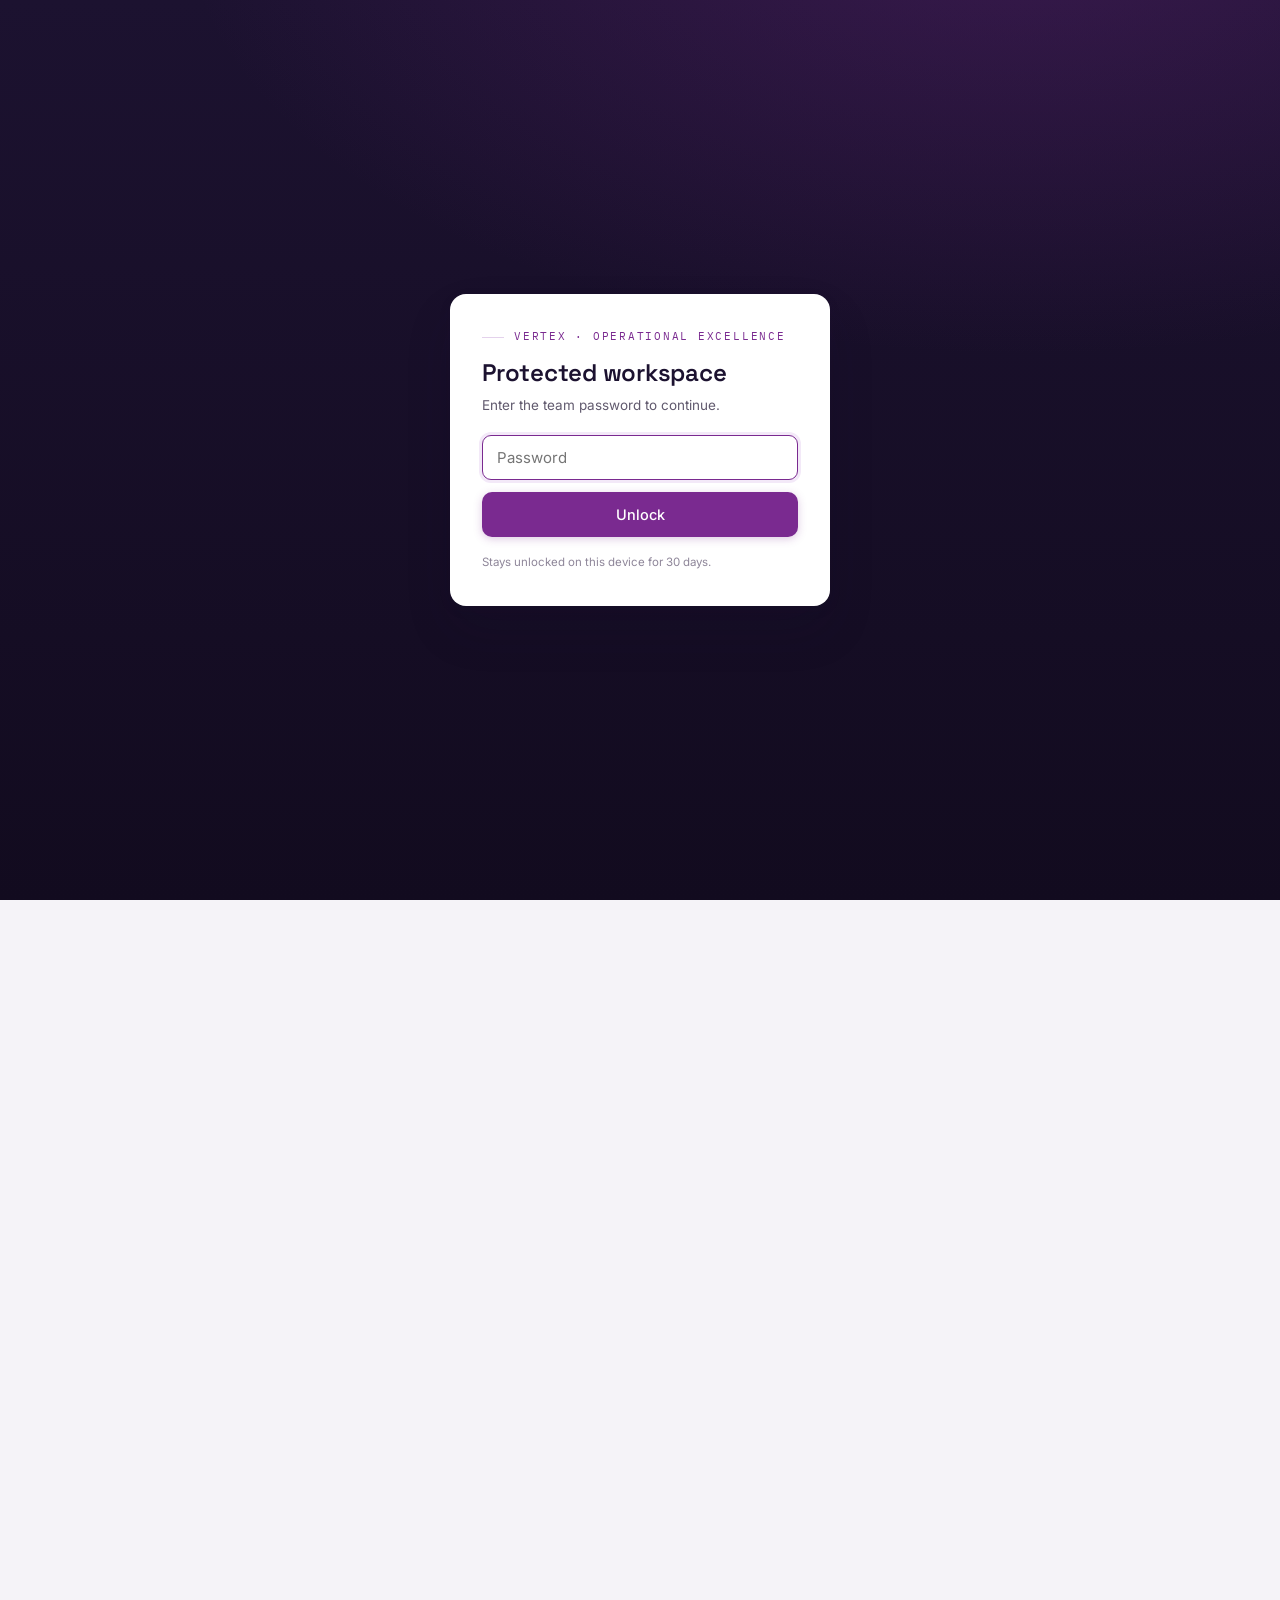
==== commit 2a78d2e0: "Apply Website Updates PDF; trim pages; local cache fix Homepage: - Headline -> "Driving excellence a" ====
--- a/index.html
+++ b/index.html
@@ -7,7 +7,7 @@
 <link rel="preconnect" href="https://fonts.googleapis.com">
 <link rel="preconnect" href="https://fonts.gstatic.com" crossorigin>
 <link href="https://fonts.googleapis.com/css2?family=Space+Grotesk:wght@400;500;600;700&family=Inter:wght@400;450;500;600&family=IBM+Plex+Mono:wght@400;500&display=swap" rel="stylesheet">
-<link rel="stylesheet" href="styles.css">
+<link rel="stylesheet" href="styles.css?v=4">
 <script>(function(){try{if(document.cookie.indexOf('opex_auth=cf7ac5ef7e393ce051627d85c68a730365caf597db6e57ef596de38b4ebc416e')<0)document.documentElement.classList.add('gate-lock');}catch(e){document.documentElement.classList.add('gate-lock');}})();</script>
 </head>
 <body data-page="home">
@@ -26,8 +26,8 @@
     <section class="hero">
       <div class="wrap">
         <div class="eyebrow">Operating system for the department</div>
-        <h2>One way in for every project across Operations <span class="amp">&amp;</span> Real Estate.</h2>
-        <p class="pitch">We make the way the department delivers work more consistent, efficient, and measurable — standardizing how projects are taken in, prioritized, and run across engineering, capital projects, facilities, labs, real estate, and global security.</p>
+        <h2>Driving excellence across every <span class="amp">space</span>.</h2>
+        <p class="pitch">We aim to drive efficiency, quality, and sustainable growth by applying structured continuous improvement methods and problem-solving tools to standardize, optimize, and scale processes, leverage cross-functional synergies, and deliver lasting improvements that support organizational goals.</p>
         <div class="actions">
           <a class="btn btn-primary" data-open-intake>
             <svg viewBox="0 0 24 24" fill="none" stroke="currentColor" stroke-width="2"><line x1="12" y1="5" x2="12" y2="19"/><line x1="5" y1="12" x2="19" y2="12"/></svg>
@@ -62,7 +62,6 @@
             <svg viewBox="0 0 24 24" fill="none" stroke="currentColor" stroke-width="2"><line x1="12" y1="5" x2="12" y2="19"/><line x1="5" y1="12" x2="19" y2="12"/></svg>
             Submit a Project
           </a>
-          <a href="charter.html" class="btn btn-ghost">Read the charter</a>
         </div>
       </div>
     </section>
@@ -96,6 +95,6 @@
   </main>
 </div>
 
-<script src="app.js"></script>
+<script src="app.js?v=4"></script>
 </body>
 </html>
--- a/styles.css
+++ b/styles.css
@@ -55,7 +55,7 @@
 .side .foot{padding:14px 26px 0; font-size:11px; color:#6E607F; line-height:1.5; border-top:1px solid #322244; margin-top:10px;}
 
 /* ---------- main ---------- */
-.main{min-width:0;}
+.main{min-width:0; display:flex; flex-direction:column;}
 .wrap{max-width:880px; margin:0 auto; padding:0 40px;}
 section{padding:74px 0; border-bottom:1px solid var(--line);}
 section:last-child{border-bottom:none;}
@@ -243,7 +243,7 @@
 .gate-card .note{font-size:11.5px; color:var(--faint); margin-top:4px;}
 
 /* footer */
-.pagefoot{background:var(--ink); color:#9387A6; padding:34px 0;}
+.pagefoot{background:var(--ink); color:#9387A6; padding:34px 0; margin-top:auto;}
 .pagefoot .wrap{display:flex; justify-content:space-between; align-items:center; gap:20px; flex-wrap:wrap;}
 .pagefoot .eyebrow{color:var(--signal-2);}
 .pagefoot .eyebrow::before{background:#4A3860;}
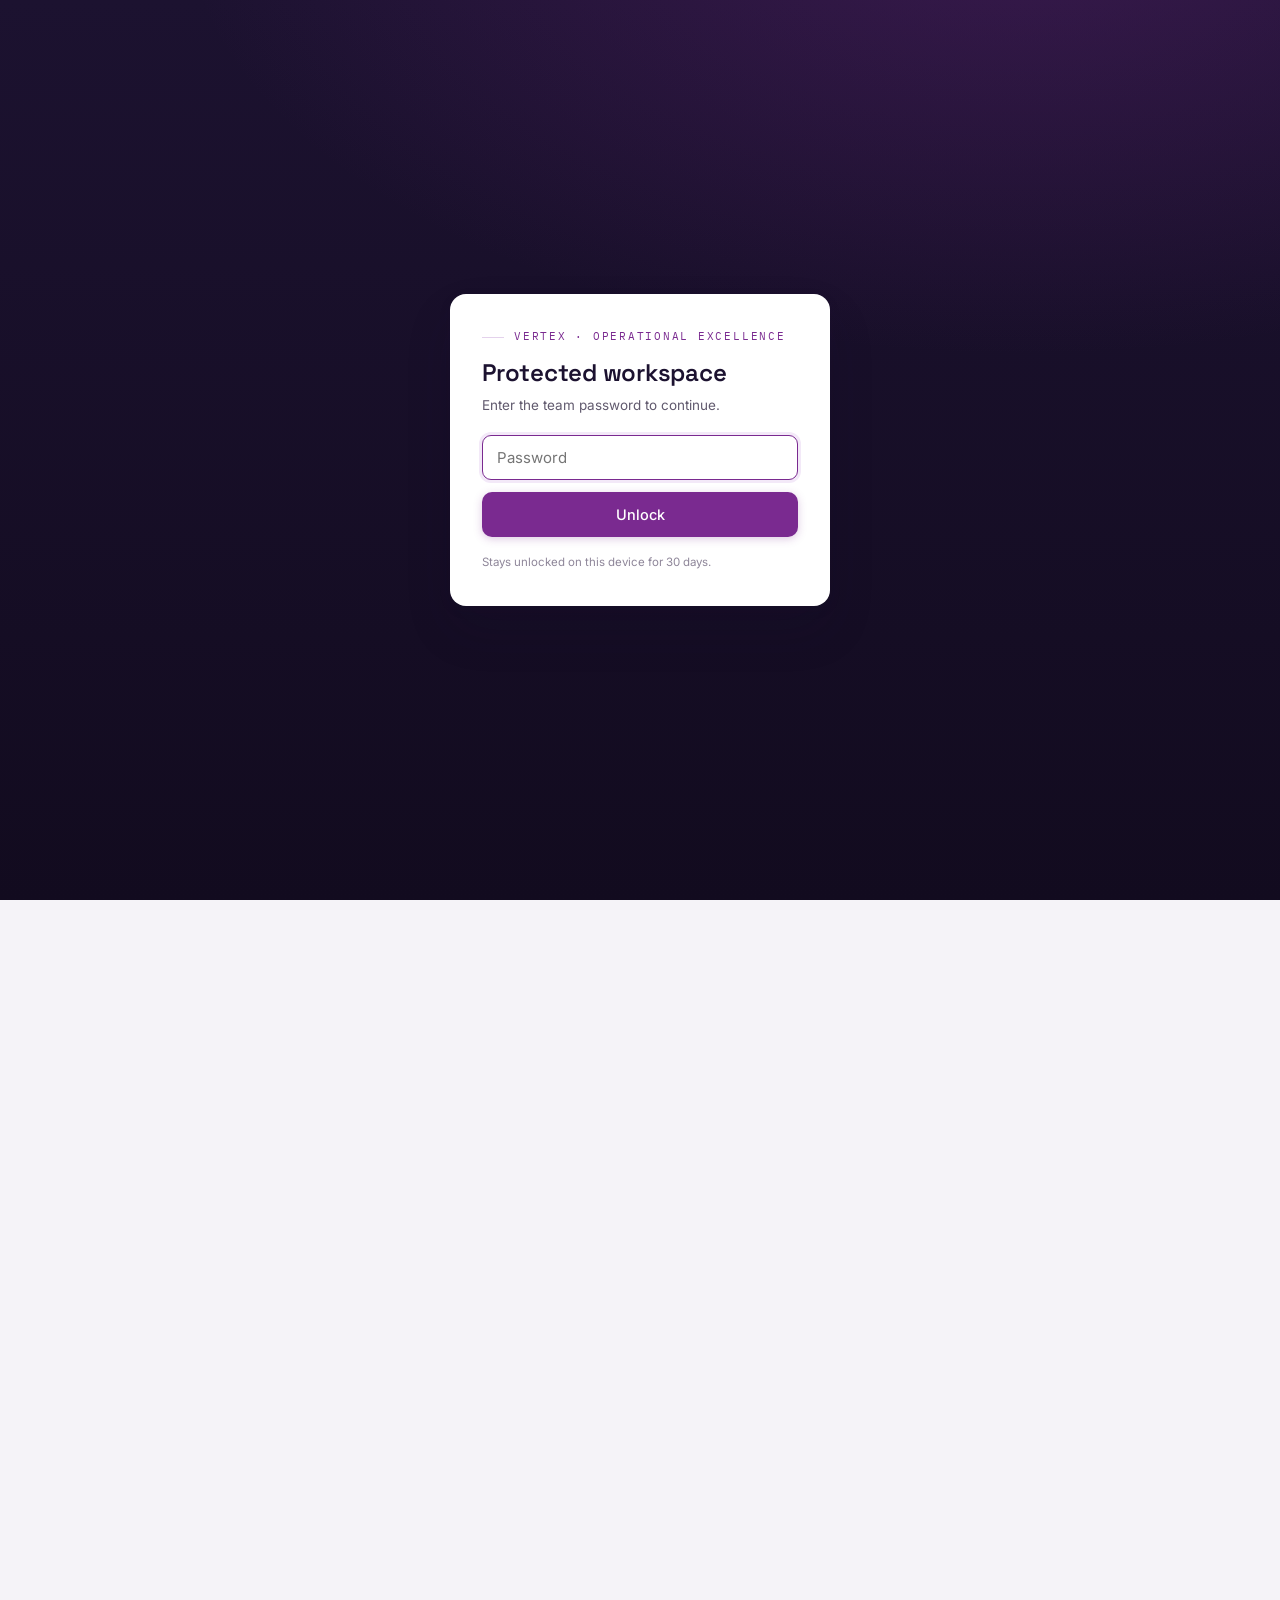
==== commit bc491bdf: "Website Updates (round 2): Our Focus page, priority matrix, home + governance Home: - Hero eyebrow -" ====
--- a/index.html
+++ b/index.html
@@ -7,7 +7,7 @@
 <link rel="preconnect" href="https://fonts.googleapis.com">
 <link rel="preconnect" href="https://fonts.gstatic.com" crossorigin>
 <link href="https://fonts.googleapis.com/css2?family=Space+Grotesk:wght@400;500;600;700&family=Inter:wght@400;450;500;600&family=IBM+Plex+Mono:wght@400;500&display=swap" rel="stylesheet">
-<link rel="stylesheet" href="styles.css?v=4">
+<link rel="stylesheet" href="styles.css?v=5">
 <script>(function(){try{if(document.cookie.indexOf('opex_auth=cf7ac5ef7e393ce051627d85c68a730365caf597db6e57ef596de38b4ebc416e')<0)document.documentElement.classList.add('gate-lock');}catch(e){document.documentElement.classList.add('gate-lock');}})();</script>
 </head>
 <body data-page="home">
@@ -25,7 +25,7 @@
     <!-- HERO: what we do + why it matters + CTA -->
     <section class="hero">
       <div class="wrap">
-        <div class="eyebrow">Operating system for the department</div>
+        <div class="eyebrow">Our mission</div>
         <h2>Driving excellence across every <span class="amp">space</span>.</h2>
         <p class="pitch">We aim to drive efficiency, quality, and sustainable growth by applying structured continuous improvement methods and problem-solving tools to standardize, optimize, and scale processes, leverage cross-functional synergies, and deliver lasting improvements that support organizational goals.</p>
         <div class="actions">
@@ -50,12 +50,12 @@
       <div class="wrap reveal">
         <div class="eyebrow">Why it matters</div>
         <h3 class="sec-h">What we're driving toward</h3>
-        <p class="lede">Outcomes, not activities — a single front door, fair prioritization, and reporting leaders can rely on, so the team can see the direction and measure progress against it.</p>
+        <p class="lede">A structured, scalable approach to create better ways of working.</p>
         <div class="grid-2">
-          <div class="card"><span class="tag">Objective 01</span><h4>A single, trusted intake path</h4><p>Every request enters one front door with a predictable response, replacing scattered emails and hallway asks.</p></div>
-          <div class="card"><span class="tag">Objective 02</span><h4>Fair, visible prioritization</h4><p>A transparent scoring model that ranks work by value and risk — so the portfolio reflects what matters most.</p></div>
-          <div class="card"><span class="tag">Objective 03</span><h4>Standardized delivery</h4><p>Core processes documented and reused across domains, cutting cycle time and coordination overhead.</p></div>
-          <div class="card"><span class="tag">Objective 04</span><h4>Reporting leaders rely on</h4><p>Live portfolio and performance views that make decisions faster and easier to defend.</p></div>
+          <div class="card"><span class="tag">Objective 01</span><h4>Streamline and standardize how work gets done</h4><p>A transparent scoring model and reusable delivery processes — so projects move from request to result without reinvention each time.</p></div>
+          <div class="card"><span class="tag">Objective 02</span><h4>Focus effort on the highest-value problems</h4><p>Projects are prioritized by value and ease, so limited capacity goes to the work that moves efficiency, quality, and cost.</p></div>
+          <div class="card"><span class="tag">Objective 03</span><h4>Make improvements that last</h4><p>Build solutions that hold after the project closes — documented, owned, and measured for lasting impact.</p></div>
+          <div class="card"><span class="tag">Objective 04</span><h4>Drive adoption across the team</h4><p>Grow operational excellence practices across Operations &amp; Real Estate, so OE becomes part of how the team operates.</p></div>
         </div>
         <div class="actions" style="margin-top:30px;">
           <a class="btn btn-primary" data-open-intake>
@@ -63,6 +63,22 @@
             Submit a Project
           </a>
         </div>
+      </div>
+    </section>
+
+    <!-- WHAT OUR WORK ADVANCES -->
+    <section>
+      <div class="wrap reveal">
+        <div class="eyebrow">What our work advances</div>
+        <h3 class="sec-h">Five pillars. Every project traces to one.</h3>
+        <div class="scope">
+          <span class="chip"><span class="dot"></span>Compliance &amp; Risk</span>
+          <span class="chip"><span class="dot"></span>Growth &amp; Scalability</span>
+          <span class="chip"><span class="dot"></span>Operational Efficiency</span>
+          <span class="chip"><span class="dot"></span>Facilities &amp; Asset Performance</span>
+          <span class="chip"><span class="dot"></span>Workplace Experience &amp; Culture</span>
+        </div>
+        <p class="snapshot-note" style="text-align:left;margin-top:16px;">See the <a href="our-focus.html" style="color:var(--signal);border-bottom:1px solid var(--signal-line);">Our Focus</a> page for additional detail.</p>
       </div>
     </section>
 
@@ -95,6 +111,6 @@
   </main>
 </div>
 
-<script src="app.js?v=4"></script>
+<script src="app.js?v=5"></script>
 </body>
 </html>
--- a/styles.css
+++ b/styles.css
@@ -241,6 +241,34 @@
 .gate-err{display:none; color:#C0392B; font-size:13px;}
 .gate-err.show{display:block;}
 .gate-card .note{font-size:11.5px; color:var(--faint); margin-top:4px;}
+
+/* equal-width RACI columns */
+.raci-tbl{table-layout:fixed;}
+
+/* Our Focus pillar label */
+.prin dt .pillar-k{display:block; font-family:"IBM Plex Mono",monospace; font-size:10px; letter-spacing:.14em; text-transform:uppercase; color:var(--signal); margin-bottom:5px; font-weight:500;}
+
+/* priority matrix (2x2) */
+.matrix{display:grid; grid-template-columns:80px 1fr 1fr; grid-template-rows:1fr 1fr auto; gap:12px; margin-top:24px;}
+.matrix .m-yl{display:flex; align-items:center; justify-content:flex-end; text-align:right; font-family:"IBM Plex Mono",monospace; font-size:11px; letter-spacing:.06em; text-transform:uppercase; color:var(--faint);}
+.matrix .m-xl{text-align:center; font-family:"IBM Plex Mono",monospace; font-size:11px; letter-spacing:.06em; text-transform:uppercase; color:var(--faint); padding-top:4px;}
+.matrix .quad{background:#fff; border:1px solid var(--line); border-top:3px solid var(--line); border-radius:var(--r); padding:18px 18px 16px; box-shadow:var(--shadow); display:flex; flex-direction:column; min-height:132px; transition:transform .15s, box-shadow .2s;}
+.matrix .quad:hover{transform:translateY(-2px); box-shadow:var(--shadow-lg);}
+.matrix .quad .quad-tag{font-family:"Space Grotesk",sans-serif; font-weight:600; font-size:15.5px; color:var(--ink);}
+.matrix .quad .quad-meta{font-family:"IBM Plex Mono",monospace; font-size:10px; letter-spacing:.08em; text-transform:uppercase; color:var(--faint); margin:5px 0 10px;}
+.matrix .quad p{font-size:13.5px; color:var(--muted); line-height:1.5; margin:0;}
+.matrix .quad-win{border-top-color:var(--ok); background:linear-gradient(180deg,var(--ok-soft),#fff 62%);}
+.matrix .quad-win .quad-tag{color:var(--ok);}
+.matrix .quad-bet{border-top-color:var(--signal); background:linear-gradient(180deg,var(--signal-soft),#fff 62%);}
+.matrix .quad-bet .quad-tag{color:var(--signal);}
+.matrix .quad-reeval{border-top-color:var(--info); background:linear-gradient(180deg,var(--info-soft),#fff 62%);}
+.matrix .quad-reeval .quad-tag{color:var(--info);}
+.matrix .quad-stop{border-top-color:var(--hold); background:linear-gradient(180deg,var(--hold-soft),#fff 62%);}
+.matrix .quad-stop .quad-tag{color:var(--hold);}
+@media (max-width:720px){
+  .matrix{grid-template-columns:1fr; grid-template-rows:none;}
+  .matrix .m-yl,.matrix .m-xl,.matrix .m-corner{display:none;}
+}
 
 /* footer */
 .pagefoot{background:var(--ink); color:#9387A6; padding:34px 0; margin-top:auto;}
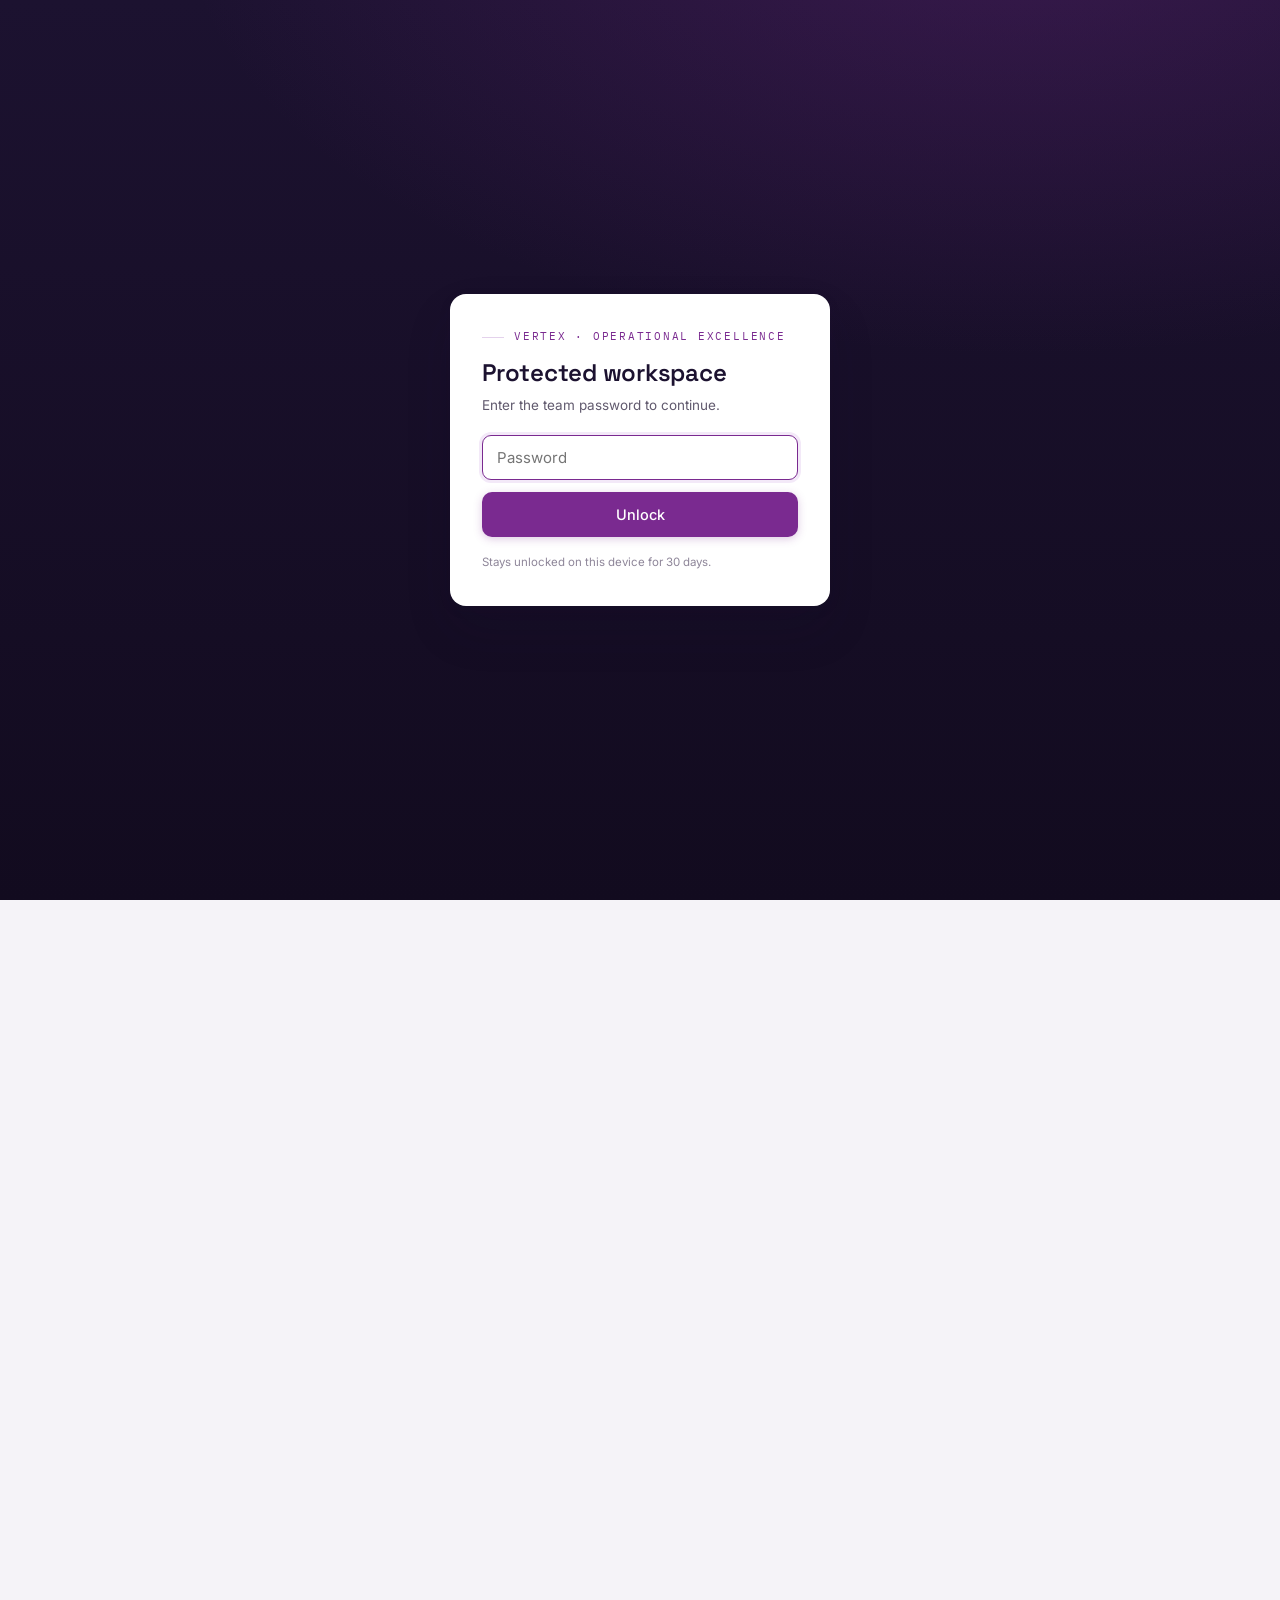
==== commit f3172c05: "Website Updates (round 3): copy, matrix relabels, reporting, KPIs - Delivery/Operating Model flow: "" ====
--- a/index.html
+++ b/index.html
@@ -7,7 +7,7 @@
 <link rel="preconnect" href="https://fonts.googleapis.com">
 <link rel="preconnect" href="https://fonts.gstatic.com" crossorigin>
 <link href="https://fonts.googleapis.com/css2?family=Space+Grotesk:wght@400;500;600;700&family=Inter:wght@400;450;500;600&family=IBM+Plex+Mono:wght@400;500&display=swap" rel="stylesheet">
-<link rel="stylesheet" href="styles.css?v=5">
+<link rel="stylesheet" href="styles.css?v=6">
 <script>(function(){try{if(document.cookie.indexOf('opex_auth=cf7ac5ef7e393ce051627d85c68a730365caf597db6e57ef596de38b4ebc416e')<0)document.documentElement.classList.add('gate-lock');}catch(e){document.documentElement.classList.add('gate-lock');}})();</script>
 </head>
 <body data-page="home">
@@ -37,9 +37,9 @@
         </div>
 
         <div class="snapshot">
-          <div class="snap"><div class="k">Active projects</div><div class="v"><span data-stat="activeProjects">—</span></div><div class="d" data-stat="activeProjectsNote">across all domains</div></div>
+          <div class="snap"><div class="k">Active projects</div><div class="v"><span data-stat="activeProjects">—</span></div><div class="d" data-stat="activeProjectsNote">across all pillars</div></div>
           <div class="snap"><div class="k">In triage</div><div class="v"><span data-stat="inTriage">—</span></div><div class="d" data-stat="inTriageNote">awaiting prioritization</div></div>
-          <div class="snap"><div class="k">Avg. response</div><div class="v"><span data-stat="avgResponse">—</span><small>d</small></div><div class="d" data-stat="avgResponseNote">to first reply · SLA 5d</div></div>
+          <div class="snap"><div class="k">Projects completed</div><div class="v"><span data-stat="projectsCompleted">—</span></div><div class="d" data-stat="projectsCompletedNote">total to date</div></div>
         </div>
         <div class="snapshot-note">▦ live snapshot · pulls from the active portfolio below</div>
       </div>
@@ -55,7 +55,7 @@
           <div class="card"><span class="tag">Objective 01</span><h4>Streamline and standardize how work gets done</h4><p>A transparent scoring model and reusable delivery processes — so projects move from request to result without reinvention each time.</p></div>
           <div class="card"><span class="tag">Objective 02</span><h4>Focus effort on the highest-value problems</h4><p>Projects are prioritized by value and ease, so limited capacity goes to the work that moves efficiency, quality, and cost.</p></div>
           <div class="card"><span class="tag">Objective 03</span><h4>Make improvements that last</h4><p>Build solutions that hold after the project closes — documented, owned, and measured for lasting impact.</p></div>
-          <div class="card"><span class="tag">Objective 04</span><h4>Drive adoption across the team</h4><p>Grow operational excellence practices across Operations &amp; Real Estate, so OE becomes part of how the team operates.</p></div>
+          <div class="card"><span class="tag">Objective 04</span><h4>Drive adoption across the team</h4><p>Grow operational excellence practices across Operations &amp; Real Estate, so OpEx becomes part of how the team operates.</p></div>
         </div>
         <div class="actions" style="margin-top:30px;">
           <a class="btn btn-primary" data-open-intake>
@@ -71,13 +71,13 @@
       <div class="wrap reveal">
         <div class="eyebrow">What our work advances</div>
         <h3 class="sec-h">Five pillars. Every project traces to one.</h3>
-        <div class="scope">
-          <span class="chip"><span class="dot"></span>Compliance &amp; Risk</span>
-          <span class="chip"><span class="dot"></span>Growth &amp; Scalability</span>
-          <span class="chip"><span class="dot"></span>Operational Efficiency</span>
-          <span class="chip"><span class="dot"></span>Facilities &amp; Asset Performance</span>
-          <span class="chip"><span class="dot"></span>Workplace Experience &amp; Culture</span>
-        </div>
+        <ul class="pillars">
+          <li><span class="pn">01</span>Compliance &amp; Risk</li>
+          <li><span class="pn">02</span>Growth &amp; Scalability</li>
+          <li><span class="pn">03</span>Operational Efficiency</li>
+          <li><span class="pn">04</span>Facilities &amp; Asset Performance</li>
+          <li><span class="pn">05</span>Workplace Experience &amp; Culture</li>
+        </ul>
         <p class="snapshot-note" style="text-align:left;margin-top:16px;">See the <a href="our-focus.html" style="color:var(--signal);border-bottom:1px solid var(--signal-line);">Our Focus</a> page for additional detail.</p>
       </div>
     </section>
@@ -87,7 +87,7 @@
       <div class="wrap reveal">
         <div class="eyebrow">▦ Active Portfolio</div>
         <h3 class="sec-h">Where everything stands</h3>
-        <p class="lede">A live view of active and incoming work across every domain. Filter by status to see what's moving.</p>
+        <p class="lede">A live view of active and incoming work across every pillar. Filter by status to see what's moving.</p>
         <div class="filters">
           <span class="fl">Filter</span>
           <button class="fbtn on" data-f="all">All</button>
@@ -98,7 +98,7 @@
         </div>
         <div class="tbl-wrap">
           <table id="portfolioTbl">
-            <thead><tr><th>Project</th><th>Domain</th><th>Owner</th><th>Priority</th><th>Status</th></tr></thead>
+            <thead><tr><th>Project</th><th>Pillar</th><th>Owner</th><th>Priority</th><th>Status</th></tr></thead>
             <tbody>
               <tr class="tbl-state"><td colspan="5">Loading portfolio…</td></tr>
             </tbody>
@@ -111,6 +111,6 @@
   </main>
 </div>
 
-<script src="app.js?v=5"></script>
+<script src="app.js?v=6"></script>
 </body>
 </html>
--- a/styles.css
+++ b/styles.css
@@ -269,6 +269,12 @@
   .matrix{grid-template-columns:1fr; grid-template-rows:none;}
   .matrix .m-yl,.matrix .m-xl,.matrix .m-corner{display:none;}
 }
+
+/* home "what our work advances" pillar list */
+.pillars{list-style:none; margin:26px 0 0; padding:0; display:flex; flex-direction:column; gap:10px; max-width:560px;}
+.pillars li{display:flex; align-items:center; gap:14px; background:#fff; border:1px solid var(--line); border-radius:var(--r-sm); padding:13px 16px; box-shadow:var(--shadow); font-family:"Space Grotesk",sans-serif; font-weight:500; font-size:15px; color:var(--ink); transition:transform .14s, box-shadow .2s, border-color .2s;}
+.pillars li:hover{transform:translateX(3px); border-color:#DDD2E6;}
+.pillars li .pn{font-family:"IBM Plex Mono",monospace; font-size:11px; color:var(--signal); font-weight:500; letter-spacing:.06em; min-width:20px;}
 
 /* footer */
 .pagefoot{background:var(--ink); color:#9387A6; padding:34px 0; margin-top:auto;}
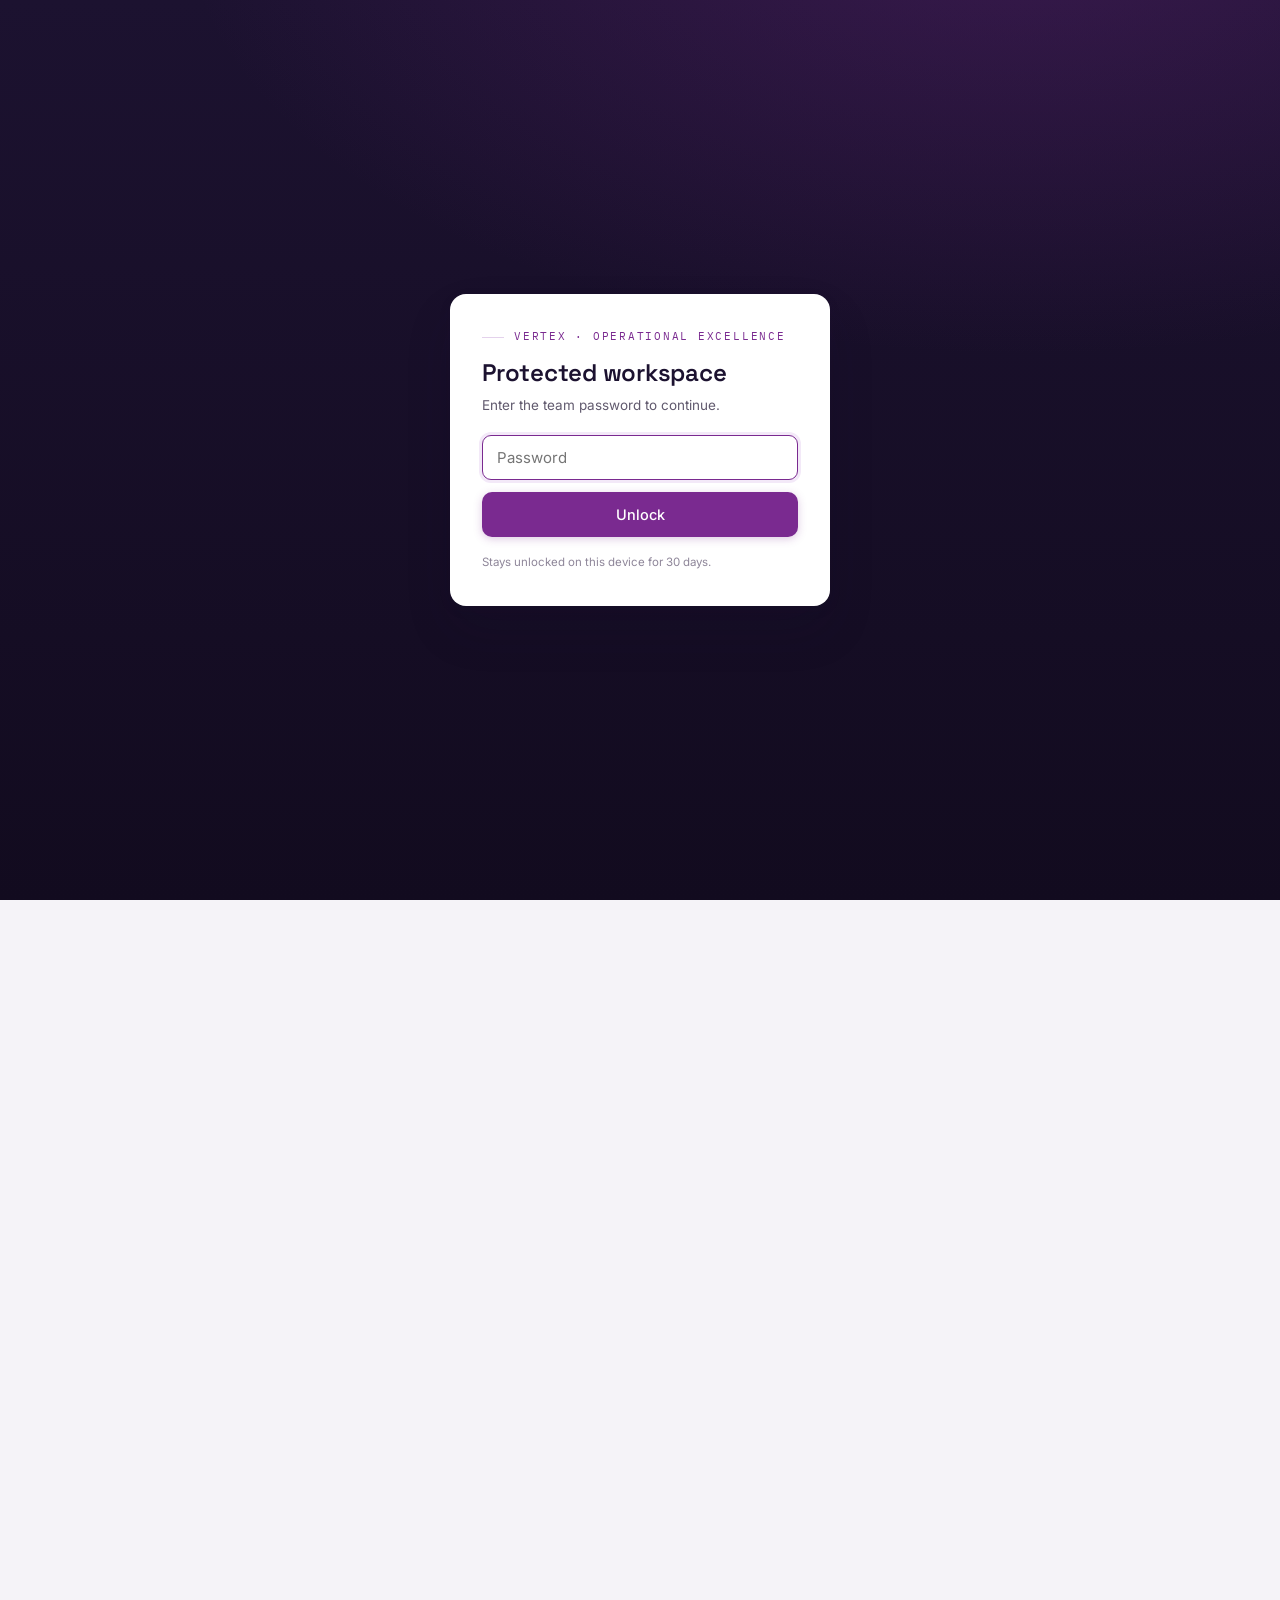
==== commit 672be584: "Fix Pillar column read + widen layout for large screens - app.js: portfolio reads the sheet's "Pilla" ====
--- a/index.html
+++ b/index.html
@@ -7,7 +7,7 @@
 <link rel="preconnect" href="https://fonts.googleapis.com">
 <link rel="preconnect" href="https://fonts.gstatic.com" crossorigin>
 <link href="https://fonts.googleapis.com/css2?family=Space+Grotesk:wght@400;500;600;700&family=Inter:wght@400;450;500;600&family=IBM+Plex+Mono:wght@400;500&display=swap" rel="stylesheet">
-<link rel="stylesheet" href="styles.css?v=6">
+<link rel="stylesheet" href="styles.css?v=7">
 <script>(function(){try{if(document.cookie.indexOf('opex_auth=cf7ac5ef7e393ce051627d85c68a730365caf597db6e57ef596de38b4ebc416e')<0)document.documentElement.classList.add('gate-lock');}catch(e){document.documentElement.classList.add('gate-lock');}})();</script>
 </head>
 <body data-page="home">
@@ -111,6 +111,6 @@
   </main>
 </div>
 
-<script src="app.js?v=6"></script>
+<script src="app.js?v=7"></script>
 </body>
 </html>
--- a/styles.css
+++ b/styles.css
@@ -56,7 +56,8 @@
 
 /* ---------- main ---------- */
 .main{min-width:0; display:flex; flex-direction:column;}
-.wrap{max-width:880px; margin:0 auto; padding:0 40px;}
+.wrap{max-width:1080px; margin:0 auto; padding:0 52px;}
+@media (min-width:1500px){ .wrap{max-width:1280px;} }
 section{padding:74px 0; border-bottom:1px solid var(--line);}
 section:last-child{border-bottom:none;}
 .eyebrow{font-family:"IBM Plex Mono",monospace; font-size:11px; letter-spacing:.16em; text-transform:uppercase; color:var(--signal); display:flex; align-items:center; gap:10px;}
